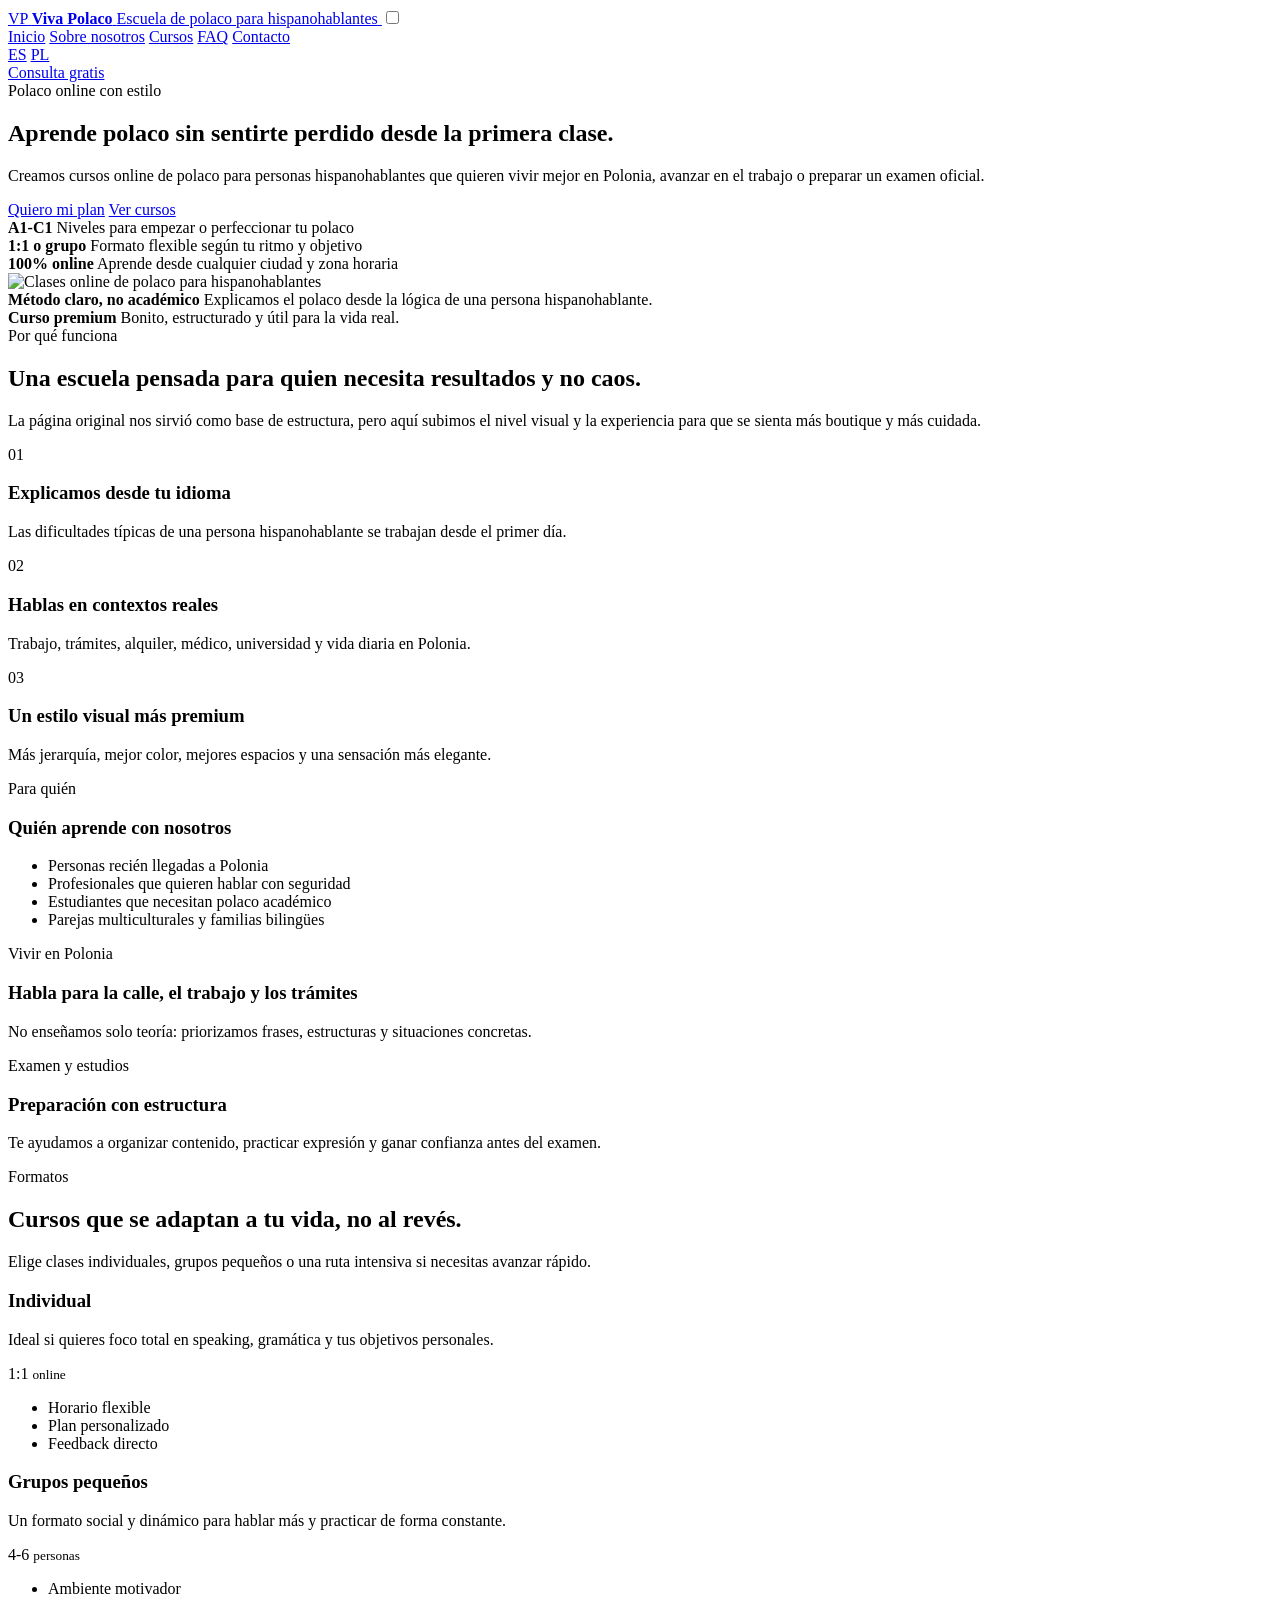
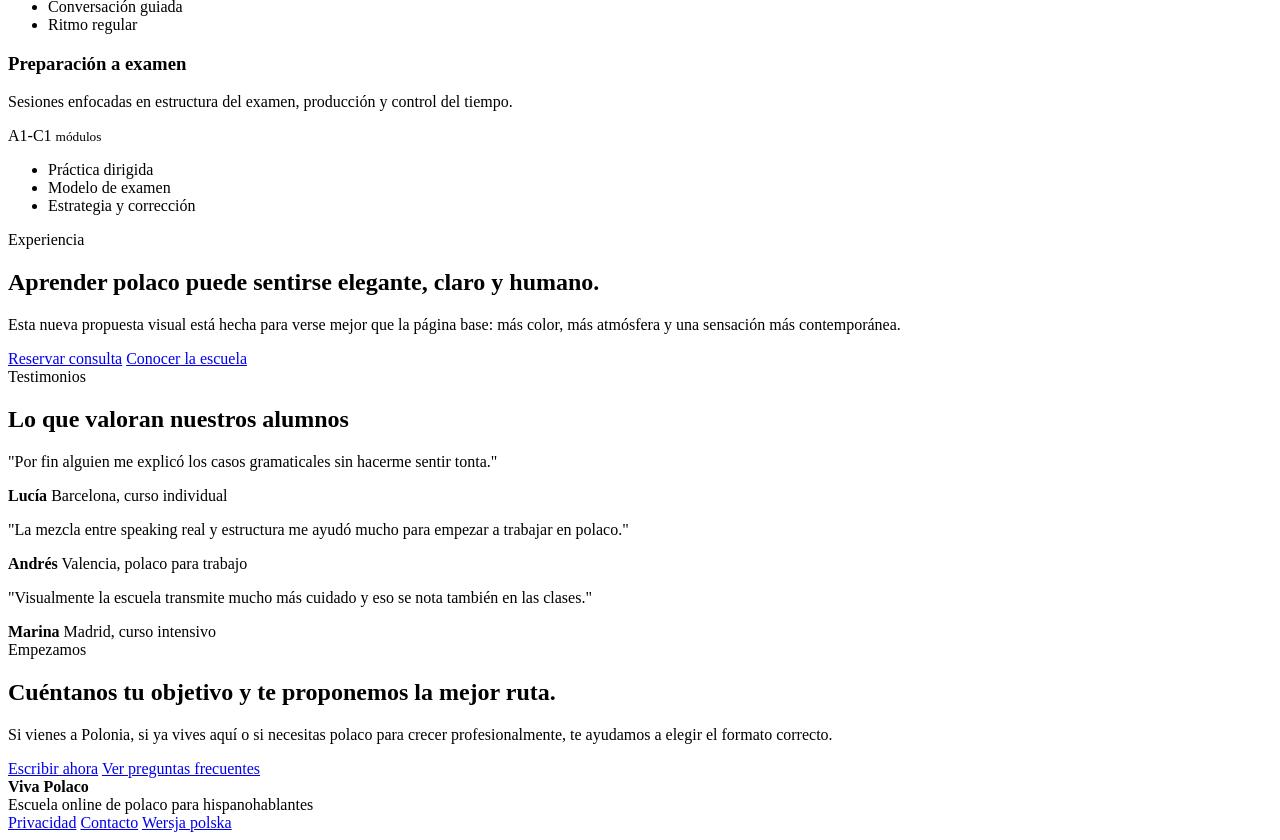
==== es/index.html @ 6df8cafc "first commit" ====
<!DOCTYPE html>
<html lang="es">
  <head>
    <meta charset="UTF-8" />
    <meta name="viewport" content="width=device-width, initial-scale=1.0" />
    <title>Polaco para hispanohablantes online | Viva Polaco</title>
    <meta
      name="description"
      content="Cursos online de polaco para hispanohablantes. Aprende polaco para vivir en Polonia, trabajar, estudiar y aprobar exámenes oficiales con un método claro y cercano."
    />
    <meta name="robots" content="index, follow, max-image-preview:large" />
    <meta name="author" content="Viva Polaco" />
    <link rel="canonical" href="https://teatrodeidiomas.pl/hispano-polaco/es/" />
    <link rel="alternate" hreflang="es" href="https://teatrodeidiomas.pl/hispano-polaco/es/" />
    <link rel="alternate" hreflang="pl" href="https://teatrodeidiomas.pl/hispano-polaco/pl/" />
    <link rel="alternate" hreflang="x-default" href="https://teatrodeidiomas.pl/hispano-polaco/es/" />
    <meta property="og:type" content="website" />
    <meta property="og:locale" content="es_ES" />
    <meta property="og:title" content="Polaco para hispanohablantes online | Viva Polaco" />
    <meta
      property="og:description"
      content="Una escuela de polaco con estilo, claridad y clases pensadas para personas hispanohablantes."
    />
    <meta property="og:url" content="https://teatrodeidiomas.pl/hispano-polaco/es/" />
    <meta property="og:site_name" content="Viva Polaco" />
    <meta
      property="og:image"
      content="https://teatrodeidiomas.pl/hispano-polaco/assets/img/og-viva-polaco.jpg"
    />
    <meta property="og:image:width" content="1200" />
    <meta property="og:image:height" content="630" />
    <meta name="twitter:card" content="summary_large_image" />
    <meta
      name="twitter:title"
      content="Polaco para hispanohablantes online | Viva Polaco"
    />
    <meta
      name="twitter:description"
      content="Cursos de polaco online para trabajo, vida en Polonia, estudios y exámenes oficiales."
    />
    <meta
      name="twitter:image"
      content="https://teatrodeidiomas.pl/hispano-polaco/assets/img/og-viva-polaco.jpg"
    />
    <meta name="theme-color" content="#d85f45" />
    <link
      rel="preload"
      as="image"
      href="/hispano-polaco/assets/img/classroom-hero.jpg"
      fetchpriority="high"
    />
    <link rel="stylesheet" href="/hispano-polaco/assets/css/style.css" />
    <link rel="icon" type="image/svg+xml" href="/hispano-polaco/assets/img/favicon.svg" />
    <script type="application/ld+json">
      {
        "@context": "https://schema.org",
        "@graph": [
          {
            "@type": "LanguageSchool",
            "@id": "https://teatrodeidiomas.pl/hispano-polaco/#school",
            "name": "Viva Polaco",
            "url": "https://teatrodeidiomas.pl/hispano-polaco/es/",
            "description": "Escuela online de polaco para hispanohablantes",
            "areaServed": "Worldwide",
            "inLanguage": ["es", "pl"]
          },
          {
            "@type": "WebSite",
            "@id": "https://teatrodeidiomas.pl/hispano-polaco/#website",
            "url": "https://teatrodeidiomas.pl/hispano-polaco/es/",
            "name": "Viva Polaco",
            "publisher": {
              "@id": "https://teatrodeidiomas.pl/hispano-polaco/#school"
            }
          }
        ]
      }
    </script>
  </head>
  <body>
    <header class="site-header">
      <div class="container header-inner">
        <a class="brand" href="/hispano-polaco/es/">
          <span class="brand-mark">VP</span>
          <span class="brand-copy">
            <strong>Viva Polaco</strong>
            <span>Escuela de polaco para hispanohablantes</span>
          </span>
        </a>
        <input class="nav-toggle" id="nav-toggle" type="checkbox" />
        <label class="nav-toggle-btn" for="nav-toggle" aria-label="Abrir menú"><span></span></label>
        <nav class="nav" aria-label="Navegación principal">
          <a class="active" href="/hispano-polaco/es/">Inicio</a>
          <a href="/hispano-polaco/es/about.html">Sobre nosotros</a>
          <a href="/hispano-polaco/es/offer.html">Cursos</a>
          <a href="/hispano-polaco/es/faq.html">FAQ</a>
          <a href="/hispano-polaco/es/contact.php">Contacto</a>
        </nav>
        <div class="header-actions">
          <div class="lang-switch" aria-label="Selector de idioma">
            <a class="active" href="/hispano-polaco/es/">ES</a>
            <a href="/hispano-polaco/pl/">PL</a>
          </div>
          <a class="btn btn-secondary" href="/hispano-polaco/es/contact.php">Consulta gratis</a>
        </div>
      </div>
    </header>

    <main>
      <section class="hero">
        <div class="container hero-grid">
          <div class="hero-copy">
            <span class="eyebrow">Polaco online con estilo</span>
            <h1>Aprende polaco sin sentirte perdido desde la primera clase.</h1>
            <p>
              Creamos cursos online de polaco para personas hispanohablantes que quieren
              vivir mejor en Polonia, avanzar en el trabajo o preparar un examen oficial.
            </p>
            <div class="hero-actions">
              <a class="btn btn-primary" href="/hispano-polaco/es/contact.php">Quiero mi plan</a>
              <a class="btn btn-secondary" href="/hispano-polaco/es/offer.html">Ver cursos</a>
            </div>
            <div class="hero-stats">
              <div class="hero-stat">
                <strong>A1-C1</strong>
                <span>Niveles para empezar o perfeccionar tu polaco</span>
              </div>
              <div class="hero-stat">
                <strong>1:1 o grupo</strong>
                <span>Formato flexible según tu ritmo y objetivo</span>
              </div>
              <div class="hero-stat">
                <strong>100% online</strong>
                <span>Aprende desde cualquier ciudad y zona horaria</span>
              </div>
            </div>
          </div>
          <div class="hero-card">
            <div class="hero-photo">
              <img
                src="/hispano-polaco/assets/img/classroom-hero.jpg"
                alt="Clases online de polaco para hispanohablantes"
                width="1600"
                height="900"
                fetchpriority="high"
              />
            </div>
            <div class="floating-note">
              <strong>Método claro, no académico</strong>
              <span>Explicamos el polaco desde la lógica de una persona hispanohablante.</span>
            </div>
            <div class="floating-badge">
              <strong>Curso premium</strong>
              <span>Bonito, estructurado y útil para la vida real.</span>
            </div>
          </div>
        </div>
      </section>

      <section class="section">
        <div class="container">
          <div class="section-head">
            <div>
              <span class="eyebrow">Por qué funciona</span>
              <h2>Una escuela pensada para quien necesita resultados y no caos.</h2>
            </div>
            <p>
              La página original nos sirvió como base de estructura, pero aquí subimos
              el nivel visual y la experiencia para que se sienta más boutique y más cuidada.
            </p>
          </div>
          <div class="cards">
            <article class="card">
              <div class="card-icon">01</div>
              <h3>Explicamos desde tu idioma</h3>
              <p>Las dificultades típicas de una persona hispanohablante se trabajan desde el primer día.</p>
            </article>
            <article class="card">
              <div class="card-icon">02</div>
              <h3>Hablas en contextos reales</h3>
              <p>Trabajo, trámites, alquiler, médico, universidad y vida diaria en Polonia.</p>
            </article>
            <article class="card">
              <div class="card-icon">03</div>
              <h3>Un estilo visual más premium</h3>
              <p>Más jerarquía, mejor color, mejores espacios y una sensación más elegante.</p>
            </article>
          </div>
        </div>
      </section>

      <section class="section">
        <div class="container split-grid">
          <article class="story-card">
            <span class="eyebrow">Para quién</span>
            <h3>Quién aprende con nosotros</h3>
            <ul class="story-list">
              <li>Personas recién llegadas a Polonia</li>
              <li>Profesionales que quieren hablar con seguridad</li>
              <li>Estudiantes que necesitan polaco académico</li>
              <li>Parejas multiculturales y familias bilingües</li>
            </ul>
          </article>
          <div class="feature-stack">
            <article class="feature-panel">
              <span class="feature-kicker">Vivir en Polonia</span>
              <h3>Habla para la calle, el trabajo y los trámites</h3>
              <p>No enseñamos solo teoría: priorizamos frases, estructuras y situaciones concretas.</p>
            </article>
            <article class="feature-panel">
              <span class="feature-kicker">Examen y estudios</span>
              <h3>Preparación con estructura</h3>
              <p>Te ayudamos a organizar contenido, practicar expresión y ganar confianza antes del examen.</p>
            </article>
          </div>
        </div>
      </section>

      <section class="section">
        <div class="container">
          <div class="section-head">
            <div>
              <span class="eyebrow">Formatos</span>
              <h2>Cursos que se adaptan a tu vida, no al revés.</h2>
            </div>
            <p>Elige clases individuales, grupos pequeños o una ruta intensiva si necesitas avanzar rápido.</p>
          </div>
          <div class="pricing-grid">
            <article class="pricing-card">
              <h3>Individual</h3>
              <p>Ideal si quieres foco total en speaking, gramática y tus objetivos personales.</p>
              <div class="price">1:1 <small>online</small></div>
              <ul class="check-list">
                <li>Horario flexible</li>
                <li>Plan personalizado</li>
                <li>Feedback directo</li>
              </ul>
            </article>
            <article class="pricing-card featured">
              <h3>Grupos pequeños</h3>
              <p>Un formato social y dinámico para hablar más y practicar de forma constante.</p>
              <div class="price">4-6 <small>personas</small></div>
              <ul class="check-list">
                <li>Ambiente motivador</li>
                <li>Conversación guiada</li>
                <li>Ritmo regular</li>
              </ul>
            </article>
            <article class="pricing-card">
              <h3>Preparación a examen</h3>
              <p>Sesiones enfocadas en estructura del examen, producción y control del tiempo.</p>
              <div class="price">A1-C1 <small>módulos</small></div>
              <ul class="check-list">
                <li>Práctica dirigida</li>
                <li>Modelo de examen</li>
                <li>Estrategia y corrección</li>
              </ul>
            </article>
          </div>
        </div>
      </section>

      <section class="section">
        <div class="container banner">
          <span class="eyebrow">Experiencia</span>
          <h2>Aprender polaco puede sentirse elegante, claro y humano.</h2>
          <p>
            Esta nueva propuesta visual está hecha para verse mejor que la página base:
            más color, más atmósfera y una sensación más contemporánea.
          </p>
          <div class="cta-actions">
            <a class="btn btn-primary" href="/hispano-polaco/es/contact.php">Reservar consulta</a>
            <a class="btn btn-secondary" href="/hispano-polaco/es/about.html">Conocer la escuela</a>
          </div>
        </div>
      </section>

      <section class="section">
        <div class="container">
          <div class="section-head">
            <div>
              <span class="eyebrow">Testimonios</span>
              <h2>Lo que valoran nuestros alumnos</h2>
            </div>
          </div>
          <div class="testimonials">
            <article class="quote">
              <p>"Por fin alguien me explicó los casos gramaticales sin hacerme sentir tonta."</p>
              <strong>Lucía</strong>
              <span>Barcelona, curso individual</span>
            </article>
            <article class="quote">
              <p>"La mezcla entre speaking real y estructura me ayudó mucho para empezar a trabajar en polaco."</p>
              <strong>Andrés</strong>
              <span>Valencia, polaco para trabajo</span>
            </article>
            <article class="quote">
              <p>"Visualmente la escuela transmite mucho más cuidado y eso se nota también en las clases."</p>
              <strong>Marina</strong>
              <span>Madrid, curso intensivo</span>
            </article>
          </div>
        </div>
      </section>

      <section class="section">
        <div class="container cta-panel">
          <span class="eyebrow">Empezamos</span>
          <h2>Cuéntanos tu objetivo y te proponemos la mejor ruta.</h2>
          <p>
            Si vienes a Polonia, si ya vives aquí o si necesitas polaco para crecer profesionalmente,
            te ayudamos a elegir el formato correcto.
          </p>
          <div class="cta-actions">
            <a class="btn btn-primary" href="/hispano-polaco/es/contact.php">Escribir ahora</a>
            <a class="btn btn-secondary" href="/hispano-polaco/es/faq.html">Ver preguntas frecuentes</a>
          </div>
        </div>
      </section>
    </main>

    <footer class="site-footer">
      <div class="container footer-inner">
        <div>
          <strong>Viva Polaco</strong>
          <div>Escuela online de polaco para hispanohablantes</div>
        </div>
        <div class="footer-links">
          <a href="/hispano-polaco/es/privacy-policy.html">Privacidad</a>
          <a href="/hispano-polaco/es/contact.php">Contacto</a>
          <a href="/hispano-polaco/pl/">Wersja polska</a>
        </div>
      </div>
    </footer>

    <script src="/hispano-polaco/assets/js/site.js" defer></script>
  </body>
</html>
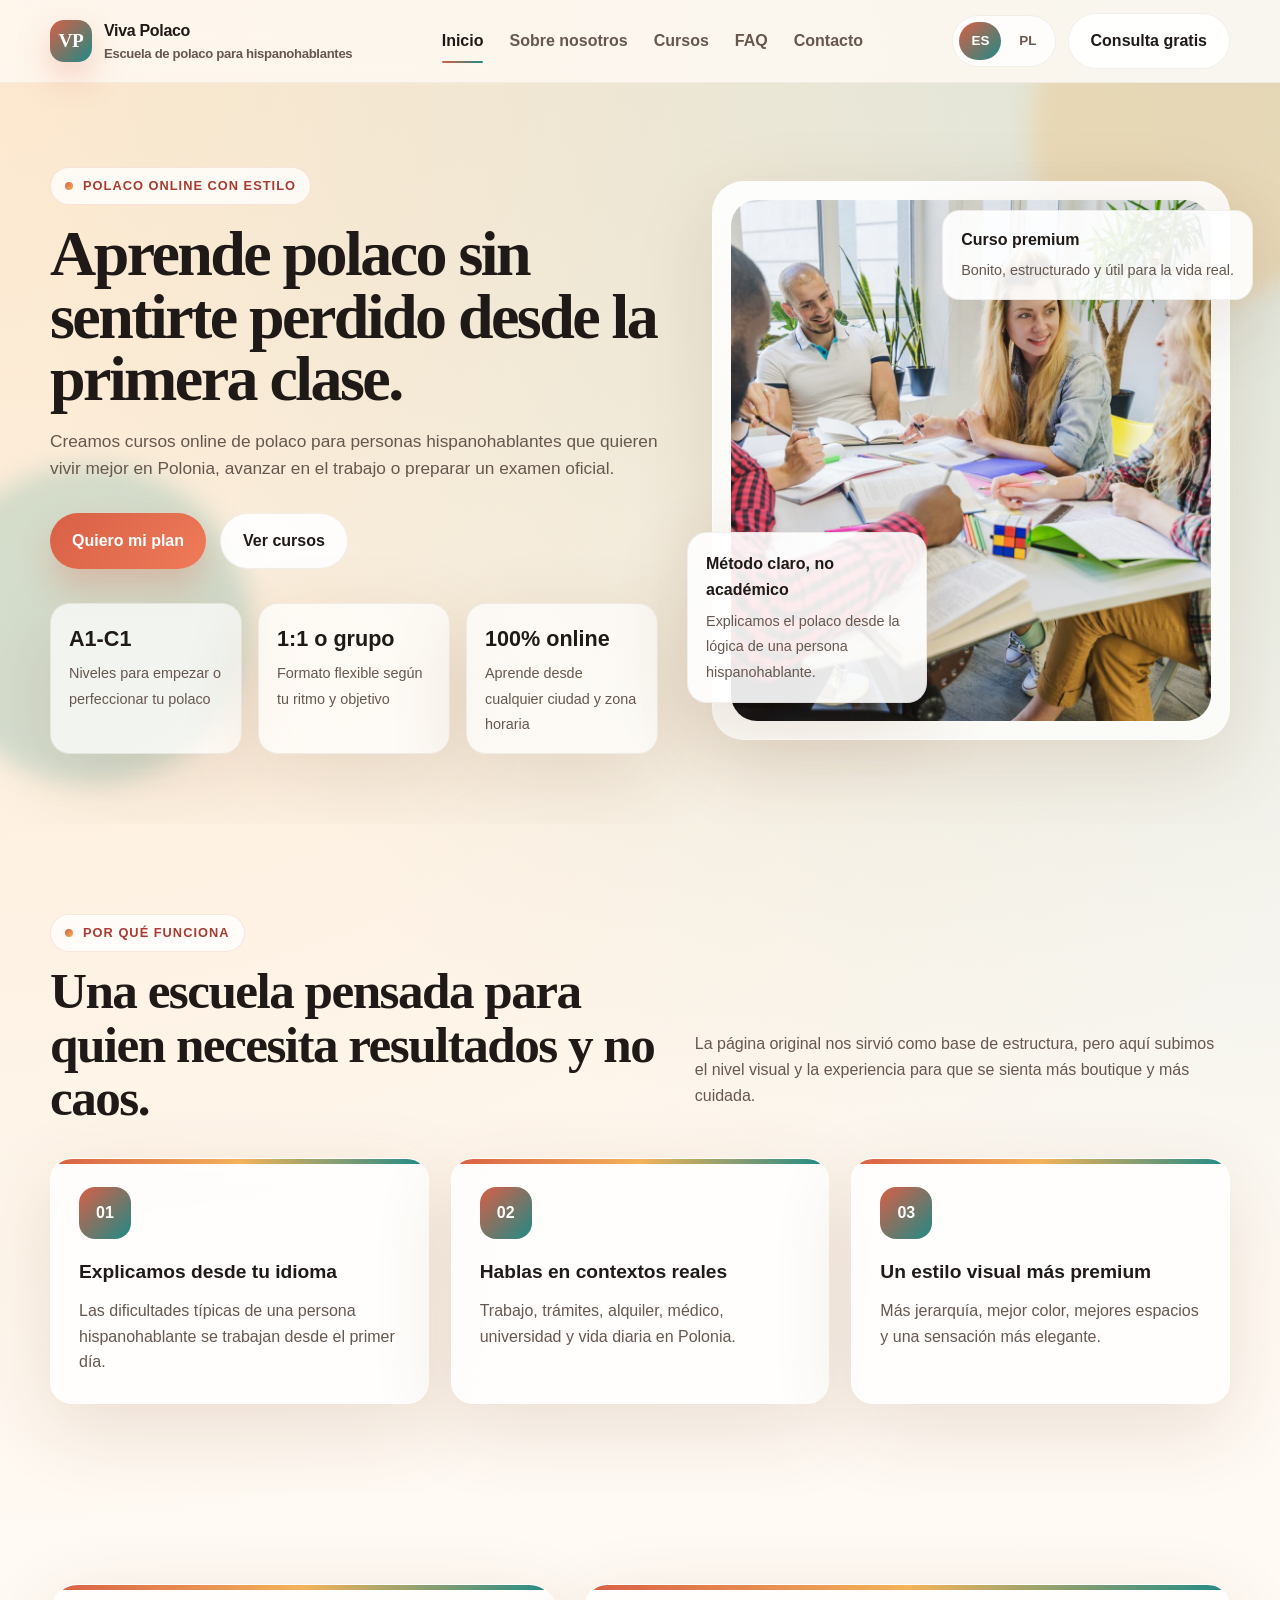
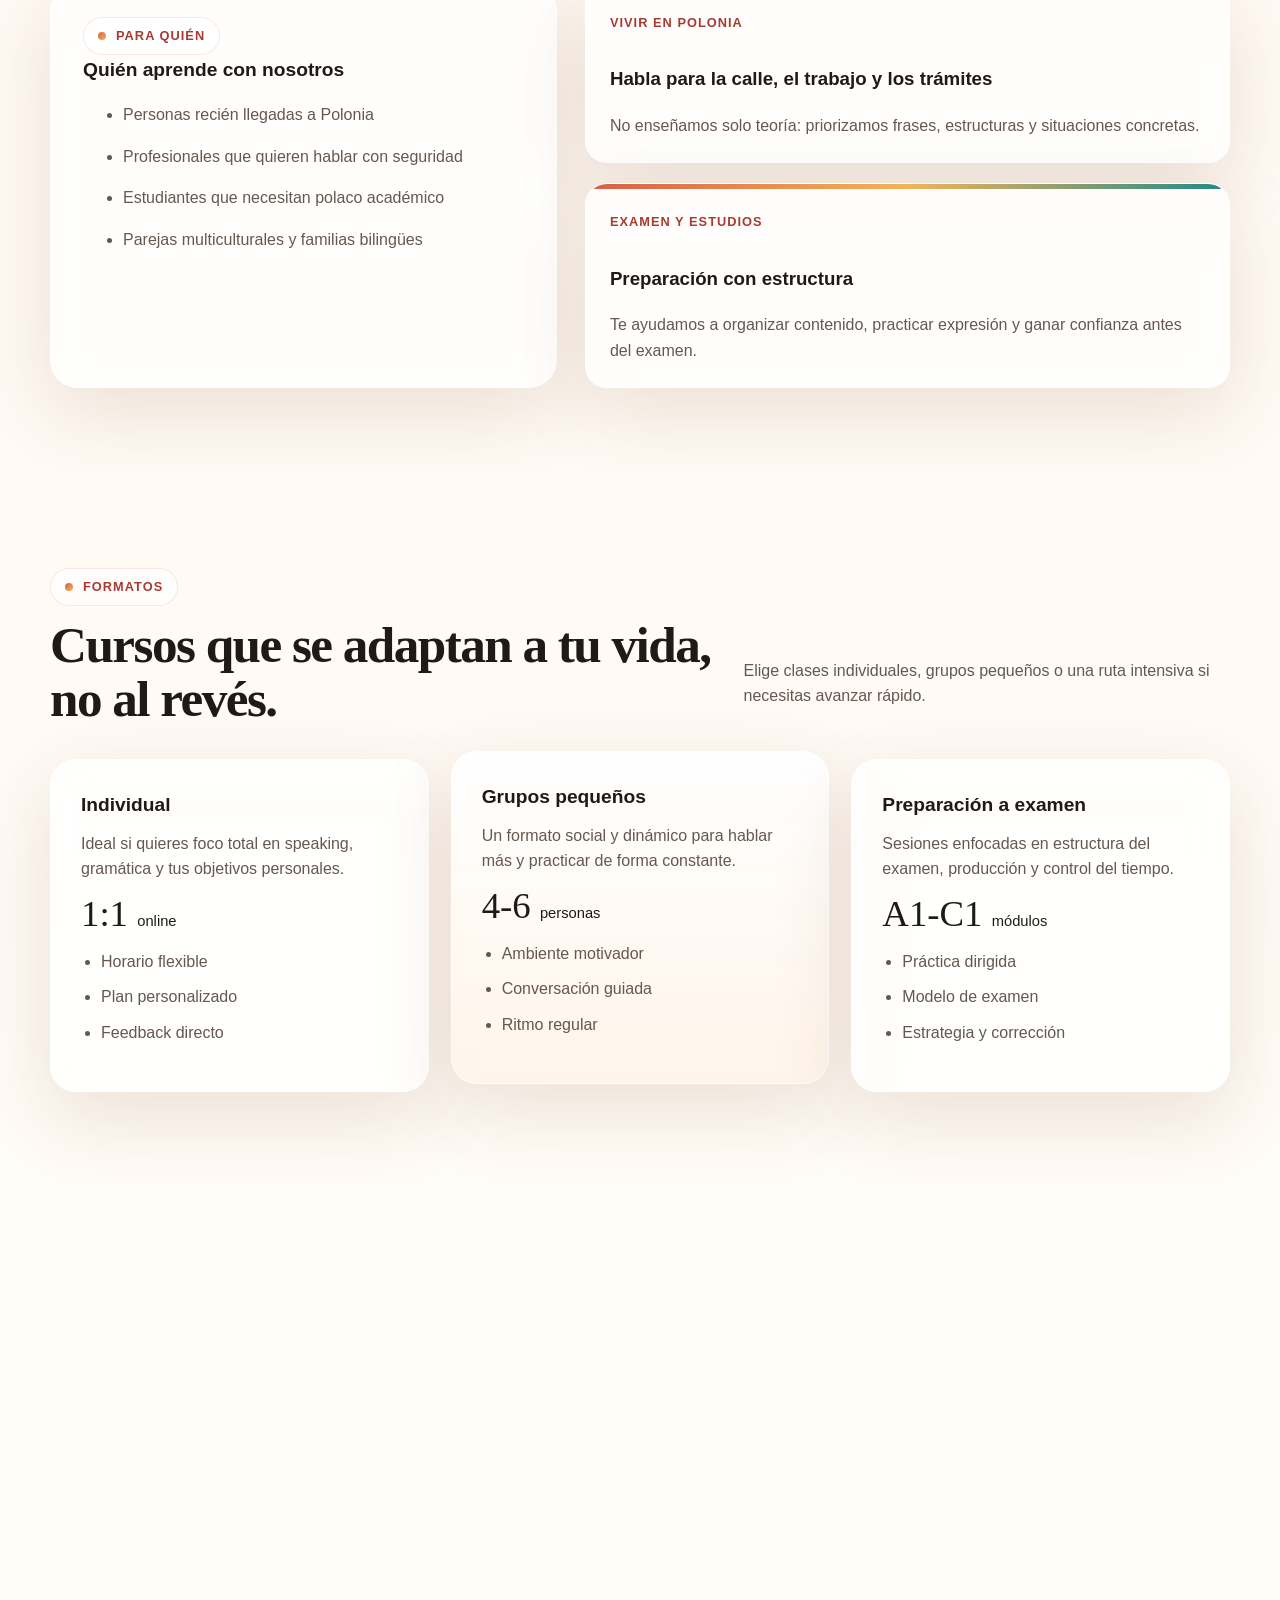
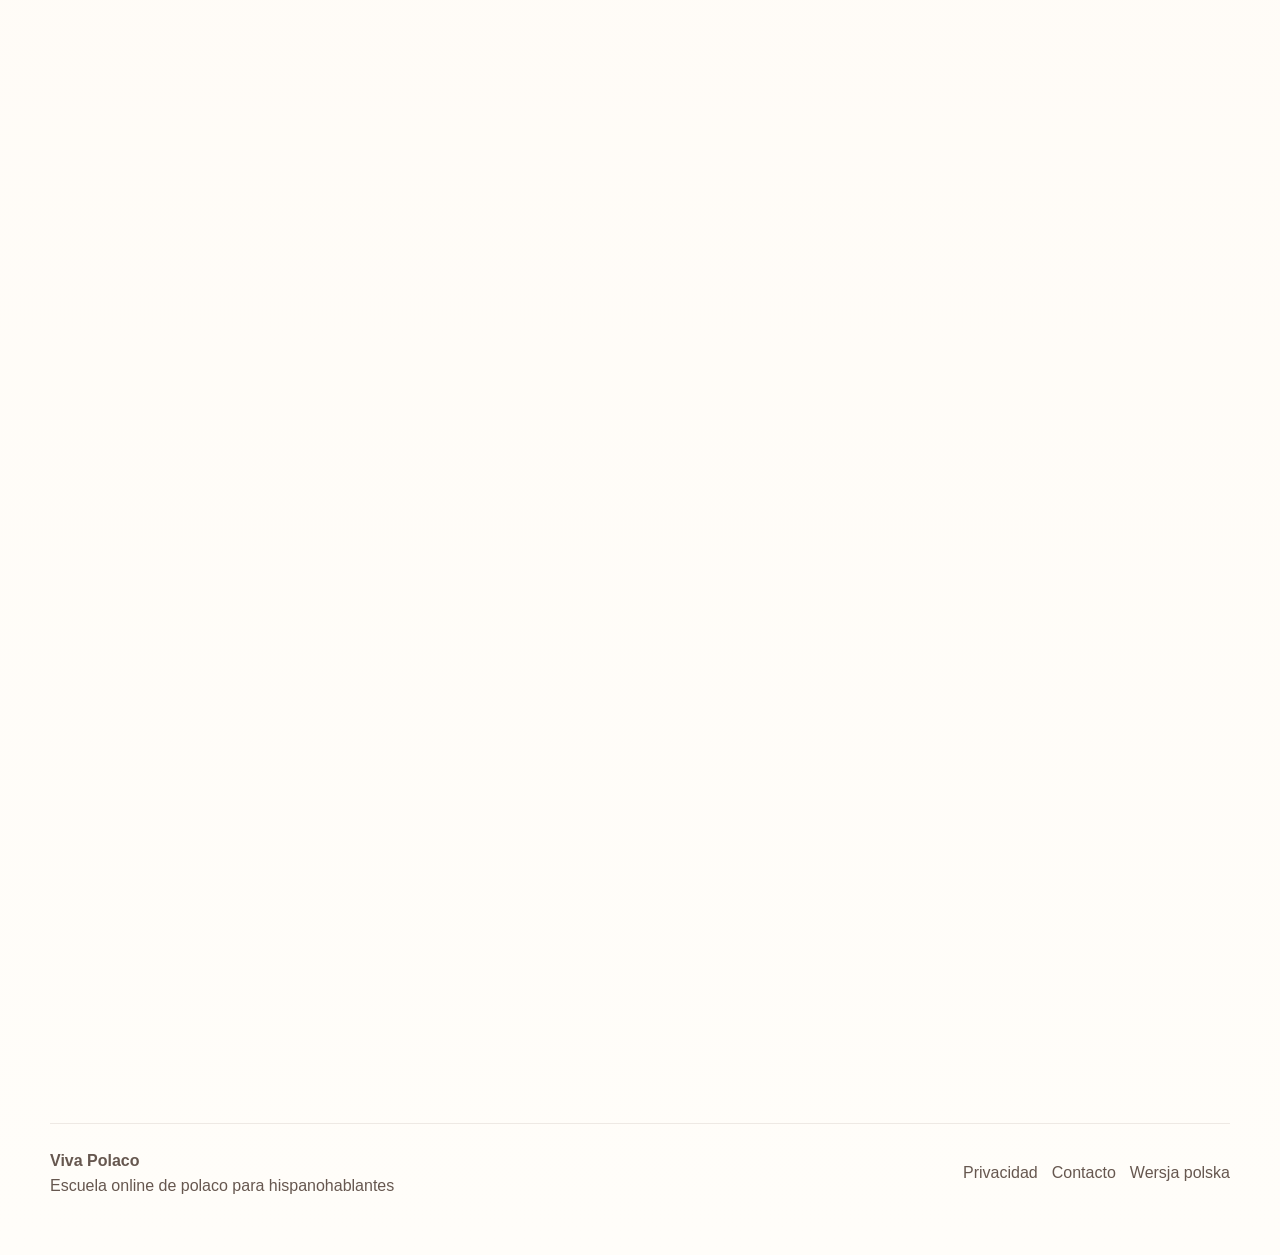
==== commit d5f20de9: "first commit" ====
--- a/es/index.html
+++ b/es/index.html
@@ -46,11 +46,11 @@
     <link
       rel="preload"
       as="image"
-      href="/hispano-polaco/assets/img/classroom-hero.jpg"
+      href="../assets/img/classroom-hero.jpg"
       fetchpriority="high"
     />
-    <link rel="stylesheet" href="/hispano-polaco/assets/css/style.css" />
-    <link rel="icon" type="image/svg+xml" href="/hispano-polaco/assets/img/favicon.svg" />
+    <link rel="stylesheet" href="../assets/css/style.css" />
+    <link rel="icon" type="image/svg+xml" href="../assets/img/favicon.svg" />
     <script type="application/ld+json">
       {
         "@context": "https://schema.org",
@@ -80,7 +80,7 @@
   <body>
     <header class="site-header">
       <div class="container header-inner">
-        <a class="brand" href="/hispano-polaco/es/">
+        <a class="brand" href="./">
           <span class="brand-mark">VP</span>
           <span class="brand-copy">
             <strong>Viva Polaco</strong>
@@ -90,18 +90,18 @@
         <input class="nav-toggle" id="nav-toggle" type="checkbox" />
         <label class="nav-toggle-btn" for="nav-toggle" aria-label="Abrir menú"><span></span></label>
         <nav class="nav" aria-label="Navegación principal">
-          <a class="active" href="/hispano-polaco/es/">Inicio</a>
-          <a href="/hispano-polaco/es/about.html">Sobre nosotros</a>
-          <a href="/hispano-polaco/es/offer.html">Cursos</a>
-          <a href="/hispano-polaco/es/faq.html">FAQ</a>
-          <a href="/hispano-polaco/es/contact.php">Contacto</a>
+          <a class="active" href="./">Inicio</a>
+          <a href="./about.html">Sobre nosotros</a>
+          <a href="./offer.html">Cursos</a>
+          <a href="./faq.html">FAQ</a>
+          <a href="./contact.php">Contacto</a>
         </nav>
         <div class="header-actions">
           <div class="lang-switch" aria-label="Selector de idioma">
-            <a class="active" href="/hispano-polaco/es/">ES</a>
-            <a href="/hispano-polaco/pl/">PL</a>
-          </div>
-          <a class="btn btn-secondary" href="/hispano-polaco/es/contact.php">Consulta gratis</a>
+            <a class="active" href="./">ES</a>
+            <a href="../pl/">PL</a>
+          </div>
+          <a class="btn btn-secondary" href="./contact.php">Consulta gratis</a>
         </div>
       </div>
     </header>
@@ -117,8 +117,8 @@
               vivir mejor en Polonia, avanzar en el trabajo o preparar un examen oficial.
             </p>
             <div class="hero-actions">
-              <a class="btn btn-primary" href="/hispano-polaco/es/contact.php">Quiero mi plan</a>
-              <a class="btn btn-secondary" href="/hispano-polaco/es/offer.html">Ver cursos</a>
+              <a class="btn btn-primary" href="./contact.php">Quiero mi plan</a>
+              <a class="btn btn-secondary" href="./offer.html">Ver cursos</a>
             </div>
             <div class="hero-stats">
               <div class="hero-stat">
@@ -138,7 +138,7 @@
           <div class="hero-card">
             <div class="hero-photo">
               <img
-                src="/hispano-polaco/assets/img/classroom-hero.jpg"
+                src="../assets/img/classroom-hero.jpg"
                 alt="Clases online de polaco para hispanohablantes"
                 width="1600"
                 height="900"
@@ -269,8 +269,8 @@
             más color, más atmósfera y una sensación más contemporánea.
           </p>
           <div class="cta-actions">
-            <a class="btn btn-primary" href="/hispano-polaco/es/contact.php">Reservar consulta</a>
-            <a class="btn btn-secondary" href="/hispano-polaco/es/about.html">Conocer la escuela</a>
+            <a class="btn btn-primary" href="./contact.php">Reservar consulta</a>
+            <a class="btn btn-secondary" href="./about.html">Conocer la escuela</a>
           </div>
         </div>
       </section>
@@ -312,8 +312,8 @@
             te ayudamos a elegir el formato correcto.
           </p>
           <div class="cta-actions">
-            <a class="btn btn-primary" href="/hispano-polaco/es/contact.php">Escribir ahora</a>
-            <a class="btn btn-secondary" href="/hispano-polaco/es/faq.html">Ver preguntas frecuentes</a>
+            <a class="btn btn-primary" href="./contact.php">Escribir ahora</a>
+            <a class="btn btn-secondary" href="./faq.html">Ver preguntas frecuentes</a>
           </div>
         </div>
       </section>
@@ -326,13 +326,13 @@
           <div>Escuela online de polaco para hispanohablantes</div>
         </div>
         <div class="footer-links">
-          <a href="/hispano-polaco/es/privacy-policy.html">Privacidad</a>
-          <a href="/hispano-polaco/es/contact.php">Contacto</a>
-          <a href="/hispano-polaco/pl/">Wersja polska</a>
+          <a href="./privacy-policy.html">Privacidad</a>
+          <a href="./contact.php">Contacto</a>
+          <a href="../pl/">Wersja polska</a>
         </div>
       </div>
     </footer>
 
-    <script src="/hispano-polaco/assets/js/site.js" defer></script>
+    <script src="../assets/js/site.js" defer></script>
   </body>
 </html>
--- a/assets/css/style.css
+++ b/assets/css/style.css
@@ -0,0 +1,971 @@
+:root {
+  --bg: #fffaf4;
+  --bg-soft: #fff2e4;
+  --surface: rgba(255, 255, 255, 0.82);
+  --surface-strong: #ffffff;
+  --ink: #1f1a17;
+  --muted: #66574f;
+  --line: rgba(92, 63, 38, 0.12);
+  --primary: #d85f45;
+  --primary-dark: #a83b31;
+  --secondary: #1f8a86;
+  --accent: #f3b35a;
+  --shadow: 0 24px 80px rgba(110, 61, 28, 0.14);
+  --radius-xl: 32px;
+  --radius-lg: 22px;
+  --radius-md: 16px;
+  --container: 1180px;
+}
+
+*,
+*::before,
+*::after {
+  box-sizing: border-box;
+}
+
+html {
+  scroll-behavior: smooth;
+}
+
+body {
+  margin: 0;
+  background:
+    radial-gradient(circle at top left, rgba(243, 179, 90, 0.24), transparent 34%),
+    radial-gradient(circle at top right, rgba(31, 138, 134, 0.16), transparent 28%),
+    linear-gradient(180deg, #fff8f1 0%, #fffdf9 100%);
+  color: var(--ink);
+  font-family: "Trebuchet MS", "Avenir Next", "Segoe UI", sans-serif;
+  line-height: 1.6;
+}
+
+body.menu-open {
+  overflow: hidden;
+}
+
+img {
+  max-width: 100%;
+  display: block;
+  height: auto;
+}
+
+a {
+  color: inherit;
+  text-decoration: none;
+}
+
+main {
+  display: block;
+}
+
+.container {
+  width: min(calc(100% - 40px), var(--container));
+  margin: 0 auto;
+}
+
+.eyebrow {
+  display: inline-flex;
+  align-items: center;
+  gap: 10px;
+  padding: 8px 14px;
+  border-radius: 999px;
+  background: rgba(255, 255, 255, 0.76);
+  border: 1px solid rgba(216, 95, 69, 0.15);
+  color: var(--primary-dark);
+  font-size: 0.8rem;
+  font-weight: 700;
+  letter-spacing: 0.08em;
+  text-transform: uppercase;
+}
+
+.eyebrow::before {
+  content: "";
+  width: 8px;
+  height: 8px;
+  border-radius: 50%;
+  background: linear-gradient(135deg, var(--primary), var(--accent));
+}
+
+.site-header {
+  position: sticky;
+  top: 0;
+  z-index: 40;
+  backdrop-filter: blur(18px);
+  background: rgba(255, 250, 244, 0.8);
+  border-bottom: 1px solid rgba(92, 63, 38, 0.06);
+}
+
+.header-inner {
+  display: flex;
+  align-items: center;
+  justify-content: space-between;
+  gap: 18px;
+  min-height: 82px;
+}
+
+.brand {
+  display: flex;
+  align-items: center;
+  gap: 12px;
+  font-weight: 700;
+  letter-spacing: -0.02em;
+}
+
+.brand-mark {
+  width: 42px;
+  height: 42px;
+  border-radius: 14px;
+  display: grid;
+  place-items: center;
+  color: #fff;
+  background: linear-gradient(135deg, var(--primary), var(--secondary));
+  box-shadow: 0 14px 34px rgba(216, 95, 69, 0.28);
+  font-family: Georgia, serif;
+  font-size: 1.2rem;
+}
+
+.brand-copy strong {
+  display: block;
+  font-size: 1rem;
+}
+
+.brand-copy span {
+  display: block;
+  color: var(--muted);
+  font-size: 0.82rem;
+}
+
+.nav-toggle {
+  display: none;
+}
+
+.nav-toggle-btn {
+  display: none;
+  width: 48px;
+  height: 48px;
+  border-radius: 14px;
+  border: 1px solid rgba(92, 63, 38, 0.12);
+  background: rgba(255, 255, 255, 0.72);
+  cursor: pointer;
+}
+
+.nav-toggle-btn span,
+.nav-toggle-btn::before,
+.nav-toggle-btn::after {
+  content: "";
+  display: block;
+  width: 22px;
+  height: 2px;
+  margin: 0 auto;
+  background: var(--ink);
+  transition: 0.25s ease;
+}
+
+.nav-toggle-btn span {
+  margin-top: 6px;
+  margin-bottom: 6px;
+}
+
+.nav {
+  display: flex;
+  align-items: center;
+  gap: 26px;
+}
+
+.nav a {
+  position: relative;
+  color: var(--muted);
+  font-weight: 600;
+}
+
+.nav a::after {
+  content: "";
+  position: absolute;
+  left: 0;
+  bottom: -9px;
+  width: 100%;
+  height: 2px;
+  border-radius: 999px;
+  background: linear-gradient(90deg, var(--primary), var(--secondary));
+  transform: scaleX(0);
+  transform-origin: left;
+  transition: transform 0.25s ease;
+}
+
+.nav a:hover,
+.nav a.active {
+  color: var(--ink);
+}
+
+.nav a:hover::after,
+.nav a.active::after {
+  transform: scaleX(1);
+}
+
+.header-actions {
+  display: flex;
+  align-items: center;
+  gap: 12px;
+}
+
+.lang-switch {
+  display: inline-flex;
+  align-items: center;
+  gap: 6px;
+  padding: 6px;
+  border-radius: 999px;
+  background: rgba(255, 255, 255, 0.82);
+  border: 1px solid rgba(92, 63, 38, 0.08);
+}
+
+.lang-switch a {
+  padding: 8px 12px;
+  border-radius: 999px;
+  color: var(--muted);
+  font-size: 0.84rem;
+  font-weight: 700;
+}
+
+.lang-switch a.active {
+  background: linear-gradient(135deg, var(--primary), var(--secondary));
+  color: #fff;
+}
+
+.btn {
+  display: inline-flex;
+  align-items: center;
+  justify-content: center;
+  gap: 10px;
+  padding: 14px 22px;
+  border-radius: 999px;
+  border: 0;
+  cursor: pointer;
+  font-weight: 700;
+  transition: transform 0.25s ease, box-shadow 0.25s ease, background 0.25s ease;
+}
+
+.btn:hover {
+  transform: translateY(-2px);
+}
+
+.btn-primary {
+  color: #fff;
+  background: linear-gradient(135deg, var(--primary), #ef7c5a);
+  box-shadow: 0 18px 32px rgba(216, 95, 69, 0.26);
+}
+
+.btn-secondary {
+  color: var(--ink);
+  background: rgba(255, 255, 255, 0.9);
+  border: 1px solid rgba(92, 63, 38, 0.08);
+}
+
+.hero {
+  position: relative;
+  overflow: hidden;
+  padding: 84px 0 70px;
+}
+
+.hero::before,
+.hero::after {
+  content: "";
+  position: absolute;
+  border-radius: 999px;
+  filter: blur(12px);
+  z-index: -1;
+}
+
+.hero::before {
+  width: 340px;
+  height: 340px;
+  top: -120px;
+  right: -90px;
+  background: rgba(243, 179, 90, 0.28);
+}
+
+.hero::after {
+  width: 320px;
+  height: 320px;
+  left: -70px;
+  bottom: 40px;
+  background: rgba(31, 138, 134, 0.18);
+}
+
+.hero-grid {
+  display: grid;
+  grid-template-columns: 1.08fr 0.92fr;
+  gap: 54px;
+  align-items: center;
+}
+
+.hero-copy h1 {
+  margin: 18px 0 18px;
+  font-family: Georgia, "Times New Roman", serif;
+  font-size: clamp(2.9rem, 5vw, 5rem);
+  line-height: 0.97;
+  letter-spacing: -0.04em;
+}
+
+.hero-copy p {
+  max-width: 620px;
+  margin: 0 0 30px;
+  color: var(--muted);
+  font-size: 1.08rem;
+}
+
+.hero-actions,
+.cta-actions {
+  display: flex;
+  flex-wrap: wrap;
+  gap: 14px;
+}
+
+.hero-stats {
+  display: grid;
+  grid-template-columns: repeat(3, minmax(0, 1fr));
+  gap: 16px;
+  margin-top: 34px;
+}
+
+.hero-stat {
+  padding: 18px 18px 16px;
+  border-radius: 20px;
+  background: rgba(255, 255, 255, 0.68);
+  border: 1px solid rgba(92, 63, 38, 0.08);
+  box-shadow: var(--shadow);
+}
+
+.hero-stat strong {
+  display: block;
+  margin-bottom: 4px;
+  font-size: 1.35rem;
+}
+
+.hero-stat span {
+  color: var(--muted);
+  font-size: 0.9rem;
+}
+
+.hero-card {
+  position: relative;
+  padding: 18px;
+  border-radius: var(--radius-xl);
+  background: linear-gradient(180deg, rgba(255,255,255,0.9), rgba(255,255,255,0.72));
+  border: 1px solid rgba(255,255,255,0.7);
+  box-shadow: var(--shadow);
+}
+
+.hero-photo {
+  border-radius: 26px;
+  overflow: hidden;
+  aspect-ratio: 0.92;
+}
+
+.hero-photo img {
+  width: 100%;
+  height: 100%;
+  object-fit: cover;
+}
+
+.floating-note,
+.floating-badge {
+  position: absolute;
+  background: rgba(255, 255, 255, 0.9);
+  border: 1px solid rgba(92, 63, 38, 0.08);
+  box-shadow: var(--shadow);
+}
+
+.floating-note {
+  left: -26px;
+  bottom: 36px;
+  width: min(240px, 72%);
+  padding: 18px;
+  border-radius: 20px;
+}
+
+.floating-note strong,
+.floating-badge strong {
+  display: block;
+  margin-bottom: 5px;
+}
+
+.floating-note span,
+.floating-badge span {
+  color: var(--muted);
+  font-size: 0.9rem;
+}
+
+.floating-badge {
+  top: 28px;
+  right: -24px;
+  padding: 16px 18px;
+  border-radius: 18px;
+}
+
+.section {
+  padding: 90px 0;
+}
+
+.section-head {
+  display: flex;
+  align-items: end;
+  justify-content: space-between;
+  gap: 24px;
+  margin-bottom: 34px;
+}
+
+.section-head h2,
+.cta-panel h2 {
+  margin: 12px 0 0;
+  font-family: Georgia, "Times New Roman", serif;
+  font-size: clamp(2rem, 4vw, 3.25rem);
+  line-height: 1.04;
+  letter-spacing: -0.03em;
+}
+
+.section-head p,
+.cta-panel p,
+.content-lead,
+.faq-intro {
+  max-width: 620px;
+  color: var(--muted);
+  font-size: 1rem;
+}
+
+.cards {
+  display: grid;
+  grid-template-columns: repeat(3, minmax(0, 1fr));
+  gap: 22px;
+}
+
+.card,
+.pricing-card,
+.faq-item,
+.contact-card,
+.story-card,
+.feature-panel {
+  background: var(--surface);
+  border: 1px solid rgba(255, 255, 255, 0.8);
+  backdrop-filter: blur(16px);
+  box-shadow: var(--shadow);
+}
+
+.card,
+.feature-panel {
+  position: relative;
+  overflow: hidden;
+  padding: 28px;
+  border-radius: var(--radius-lg);
+}
+
+.card::before,
+.feature-panel::before,
+.story-card::before {
+  content: "";
+  position: absolute;
+  inset: 0 0 auto 0;
+  height: 5px;
+  background: linear-gradient(90deg, var(--primary), var(--accent), var(--secondary));
+}
+
+.card-icon {
+  width: 52px;
+  height: 52px;
+  margin-bottom: 18px;
+  border-radius: 16px;
+  display: grid;
+  place-items: center;
+  font-weight: 800;
+  color: #fff;
+  background: linear-gradient(135deg, var(--primary), var(--secondary));
+}
+
+.card h3,
+.pricing-card h3,
+.story-card h3,
+.contact-card h3 {
+  margin: 0 0 10px;
+  font-size: 1.2rem;
+}
+
+.card p,
+.story-card p,
+.contact-card p,
+.pricing-card p,
+.feature-panel p {
+  margin: 0;
+  color: var(--muted);
+}
+
+.split-grid {
+  display: grid;
+  grid-template-columns: 0.88fr 1.12fr;
+  gap: 28px;
+}
+
+.story-card {
+  position: relative;
+  padding: 32px;
+  border-radius: 28px;
+  overflow: hidden;
+}
+
+.story-list {
+  display: grid;
+  gap: 16px;
+}
+
+.story-list li,
+.check-list li,
+.policy-list li {
+  color: var(--muted);
+}
+
+.feature-stack {
+  display: grid;
+  gap: 20px;
+}
+
+.feature-panel {
+  padding: 24px;
+}
+
+.feature-kicker {
+  display: inline-block;
+  margin-bottom: 12px;
+  color: var(--primary-dark);
+  font-size: 0.8rem;
+  font-weight: 700;
+  letter-spacing: 0.08em;
+  text-transform: uppercase;
+}
+
+.pricing-grid {
+  display: grid;
+  grid-template-columns: repeat(3, minmax(0, 1fr));
+  gap: 22px;
+}
+
+.pricing-card {
+  padding: 30px;
+  border-radius: 26px;
+}
+
+.pricing-card.featured {
+  transform: translateY(-8px);
+  background: linear-gradient(180deg, rgba(255,255,255,0.95), rgba(255,244,233,0.92));
+}
+
+.price {
+  margin: 14px 0 10px;
+  font-family: Georgia, serif;
+  font-size: 2.3rem;
+  line-height: 1;
+}
+
+.price small {
+  font-family: "Trebuchet MS", sans-serif;
+  font-size: 0.92rem;
+}
+
+.check-list {
+  padding-left: 20px;
+}
+
+.check-list li + li,
+.policy-list li + li {
+  margin-top: 10px;
+}
+
+.banner {
+  padding: 34px;
+  border-radius: var(--radius-xl);
+  background:
+    linear-gradient(135deg, rgba(31,138,134,0.94), rgba(216,95,69,0.94)),
+    #123;
+  color: #fff;
+  box-shadow: 0 28px 80px rgba(35, 77, 83, 0.28);
+}
+
+.banner p {
+  color: rgba(255,255,255,0.86);
+}
+
+.testimonials {
+  display: grid;
+  grid-template-columns: repeat(3, minmax(0, 1fr));
+  gap: 22px;
+}
+
+.quote {
+  padding: 28px;
+  border-radius: 24px;
+  background: rgba(255,255,255,0.78);
+  border: 1px solid rgba(255,255,255,0.8);
+  box-shadow: var(--shadow);
+}
+
+.quote strong {
+  display: block;
+  margin-top: 18px;
+}
+
+.quote span {
+  color: var(--muted);
+  font-size: 0.9rem;
+}
+
+.faq-shell {
+  display: grid;
+  gap: 16px;
+}
+
+.faq-item {
+  border-radius: 22px;
+  overflow: hidden;
+}
+
+.faq-question {
+  width: 100%;
+  padding: 22px 24px;
+  border: 0;
+  background: transparent;
+  color: var(--ink);
+  display: flex;
+  align-items: center;
+  justify-content: space-between;
+  gap: 20px;
+  text-align: left;
+  font: inherit;
+  font-weight: 700;
+  cursor: pointer;
+}
+
+.faq-icon {
+  width: 34px;
+  height: 34px;
+  border-radius: 50%;
+  display: grid;
+  place-items: center;
+  background: rgba(216, 95, 69, 0.1);
+  color: var(--primary-dark);
+  flex-shrink: 0;
+}
+
+.faq-answer {
+  padding: 0 24px 24px;
+  color: var(--muted);
+}
+
+.faq-answer[hidden] {
+  display: none;
+}
+
+.contact-grid {
+  display: grid;
+  grid-template-columns: 0.92fr 1.08fr;
+  gap: 24px;
+}
+
+.contact-card,
+.contact-form {
+  padding: 30px;
+  border-radius: 26px;
+}
+
+.contact-links {
+  display: grid;
+  gap: 12px;
+  margin: 26px 0;
+}
+
+.contact-link {
+  display: flex;
+  align-items: center;
+  gap: 12px;
+  padding: 16px 18px;
+  border-radius: 18px;
+  background: rgba(255,255,255,0.62);
+  border: 1px solid rgba(92, 63, 38, 0.08);
+}
+
+.social-row {
+  display: flex;
+  flex-wrap: wrap;
+  gap: 12px;
+}
+
+.social-pill {
+  display: inline-flex;
+  align-items: center;
+  justify-content: center;
+  min-width: 48px;
+  min-height: 48px;
+  padding: 0 14px;
+  border-radius: 999px;
+  background: rgba(255,255,255,0.74);
+  border: 1px solid rgba(92, 63, 38, 0.08);
+  font-weight: 800;
+  color: var(--primary-dark);
+}
+
+.form-row {
+  display: grid;
+  grid-template-columns: 1fr 1fr;
+  gap: 16px;
+}
+
+.form-group {
+  margin-bottom: 16px;
+}
+
+.form-group label {
+  display: block;
+  margin-bottom: 8px;
+  font-weight: 700;
+}
+
+.form-group input,
+.form-group select,
+.form-group textarea {
+  width: 100%;
+  padding: 14px 16px;
+  border-radius: 16px;
+  border: 1px solid rgba(92, 63, 38, 0.12);
+  background: rgba(255,255,255,0.9);
+  color: var(--ink);
+  font: inherit;
+}
+
+.form-group textarea {
+  min-height: 140px;
+  resize: vertical;
+}
+
+.error {
+  display: block;
+  min-height: 20px;
+  margin-top: 7px;
+  color: #b83228;
+  font-size: 0.84rem;
+}
+
+.error-input {
+  border-color: #b83228;
+  background: rgba(255, 241, 240, 0.96);
+}
+
+.form-success {
+  padding: 18px 20px;
+  border-radius: 18px;
+  background: rgba(230, 255, 247, 0.98);
+  color: #1f6a5b;
+  border: 1px solid rgba(31, 138, 134, 0.16);
+  font-weight: 700;
+}
+
+.cta-panel {
+  padding: 40px;
+  border-radius: 30px;
+  background:
+    radial-gradient(circle at top left, rgba(243,179,90,0.22), transparent 28%),
+    linear-gradient(135deg, rgba(255,255,255,0.9), rgba(255,246,237,0.95));
+  border: 1px solid rgba(255,255,255,0.78);
+  box-shadow: var(--shadow);
+}
+
+.site-footer {
+  padding: 36px 0 56px;
+  color: var(--muted);
+}
+
+.footer-inner {
+  display: flex;
+  align-items: center;
+  justify-content: space-between;
+  gap: 16px;
+  padding-top: 24px;
+  border-top: 1px solid rgba(92, 63, 38, 0.1);
+}
+
+.footer-links {
+  display: flex;
+  flex-wrap: wrap;
+  gap: 14px;
+}
+
+.language-hub {
+  min-height: 100vh;
+  display: grid;
+  place-items: center;
+  padding: 36px 0;
+}
+
+.hub-card {
+  width: min(calc(100% - 40px), 960px);
+  padding: 38px;
+  border-radius: 34px;
+  background:
+    radial-gradient(circle at top right, rgba(243,179,90,0.22), transparent 32%),
+    linear-gradient(180deg, rgba(255,255,255,0.92), rgba(255,247,239,0.96));
+  border: 1px solid rgba(255,255,255,0.84);
+  box-shadow: var(--shadow);
+}
+
+.hub-grid {
+  display: grid;
+  grid-template-columns: 1fr 1fr;
+  gap: 22px;
+  margin-top: 30px;
+}
+
+.hub-link {
+  padding: 28px;
+  border-radius: 28px;
+  background: rgba(255,255,255,0.84);
+  border: 1px solid rgba(92, 63, 38, 0.08);
+  transition: transform 0.25s ease, box-shadow 0.25s ease;
+}
+
+.hub-link:hover {
+  transform: translateY(-4px);
+  box-shadow: var(--shadow);
+}
+
+.policy-shell {
+  max-width: 860px;
+}
+
+.policy-list {
+  padding-left: 20px;
+}
+
+@supports (content-visibility: auto) {
+  .section,
+  .cta-panel,
+  .faq-item,
+  .contact-card,
+  .contact-form {
+    content-visibility: auto;
+    contain-intrinsic-size: 1px 700px;
+  }
+}
+
+@media (max-width: 980px) {
+  .hero-grid,
+  .split-grid,
+  .contact-grid,
+  .hub-grid,
+  .pricing-grid,
+  .testimonials {
+    grid-template-columns: 1fr;
+  }
+
+  .cards {
+    grid-template-columns: repeat(2, minmax(0, 1fr));
+  }
+
+  .hero-photo {
+    aspect-ratio: 1.1;
+  }
+
+  .floating-note,
+  .floating-badge {
+    position: static;
+    width: auto;
+    margin-top: 14px;
+  }
+}
+
+@media (max-width: 780px) {
+  .nav-toggle-btn {
+    display: inline-grid;
+    place-items: center;
+  }
+
+  .nav {
+    position: fixed;
+    inset: 82px 16px auto 16px;
+    flex-direction: column;
+    align-items: stretch;
+    gap: 0;
+    padding: 16px;
+    border-radius: 24px;
+    background: rgba(255, 252, 247, 0.96);
+    border: 1px solid rgba(255,255,255,0.9);
+    box-shadow: var(--shadow);
+    opacity: 0;
+    pointer-events: none;
+    transform: translateY(-12px);
+    transition: opacity 0.25s ease, transform 0.25s ease;
+  }
+
+  .nav a {
+    padding: 14px 10px;
+  }
+
+  .nav a::after {
+    display: none;
+  }
+
+  .nav-toggle:checked ~ .nav {
+    opacity: 1;
+    pointer-events: auto;
+    transform: translateY(0);
+  }
+
+  .nav-toggle:checked + .nav-toggle-btn::before {
+    transform: translateY(8px) rotate(45deg);
+  }
+
+  .nav-toggle:checked + .nav-toggle-btn span {
+    opacity: 0;
+  }
+
+  .nav-toggle:checked + .nav-toggle-btn::after {
+    transform: translateY(-8px) rotate(-45deg);
+  }
+
+  .header-actions .btn-secondary {
+    display: none;
+  }
+
+  .hero {
+    padding-top: 48px;
+  }
+
+  .hero-stats,
+  .form-row,
+  .cards {
+    grid-template-columns: 1fr;
+  }
+
+  .section-head,
+  .footer-inner {
+    flex-direction: column;
+    align-items: flex-start;
+  }
+}
+
+@media (max-width: 560px) {
+  .container {
+    width: min(calc(100% - 28px), var(--container));
+  }
+
+  .hub-card,
+  .cta-panel,
+  .contact-card,
+  .contact-form,
+  .story-card,
+  .card,
+  .pricing-card {
+    padding: 24px;
+  }
+
+  .brand-copy span {
+    display: none;
+  }
+
+  .lang-switch {
+    display: none;
+  }
+}
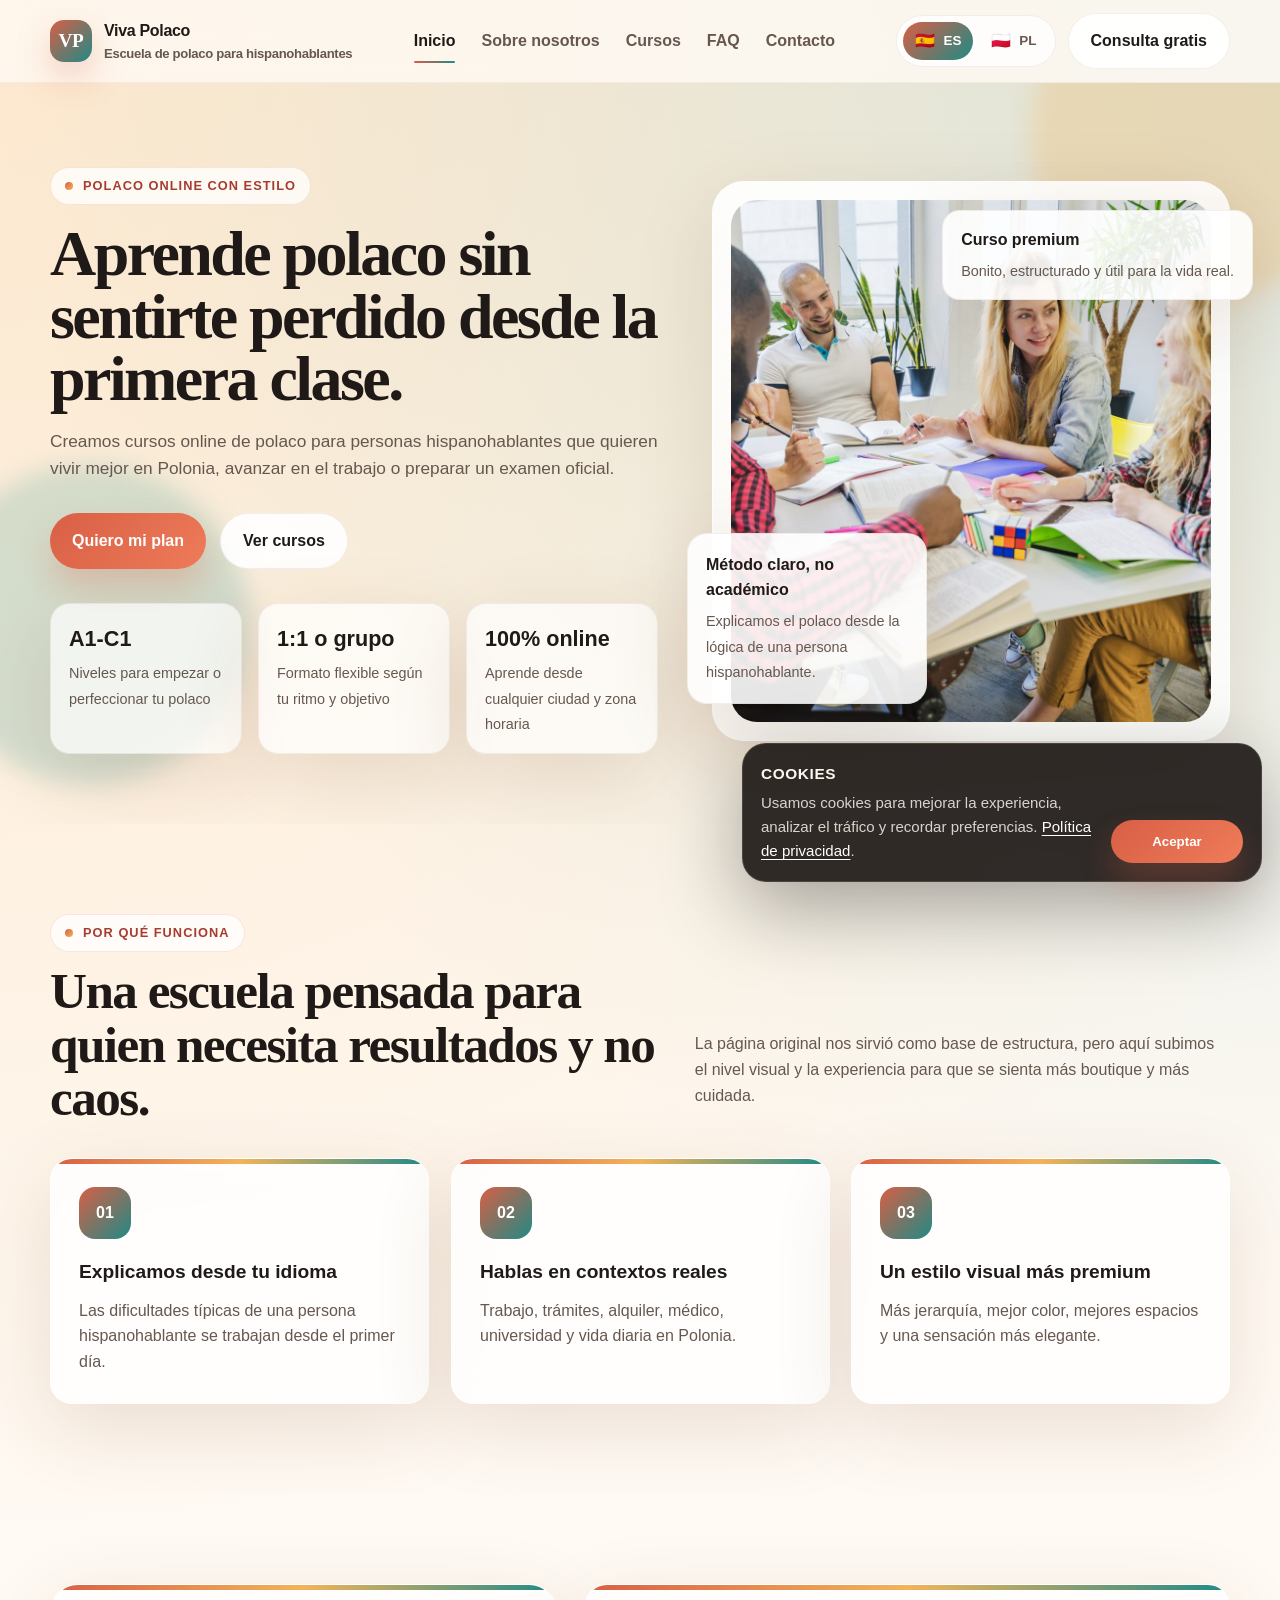
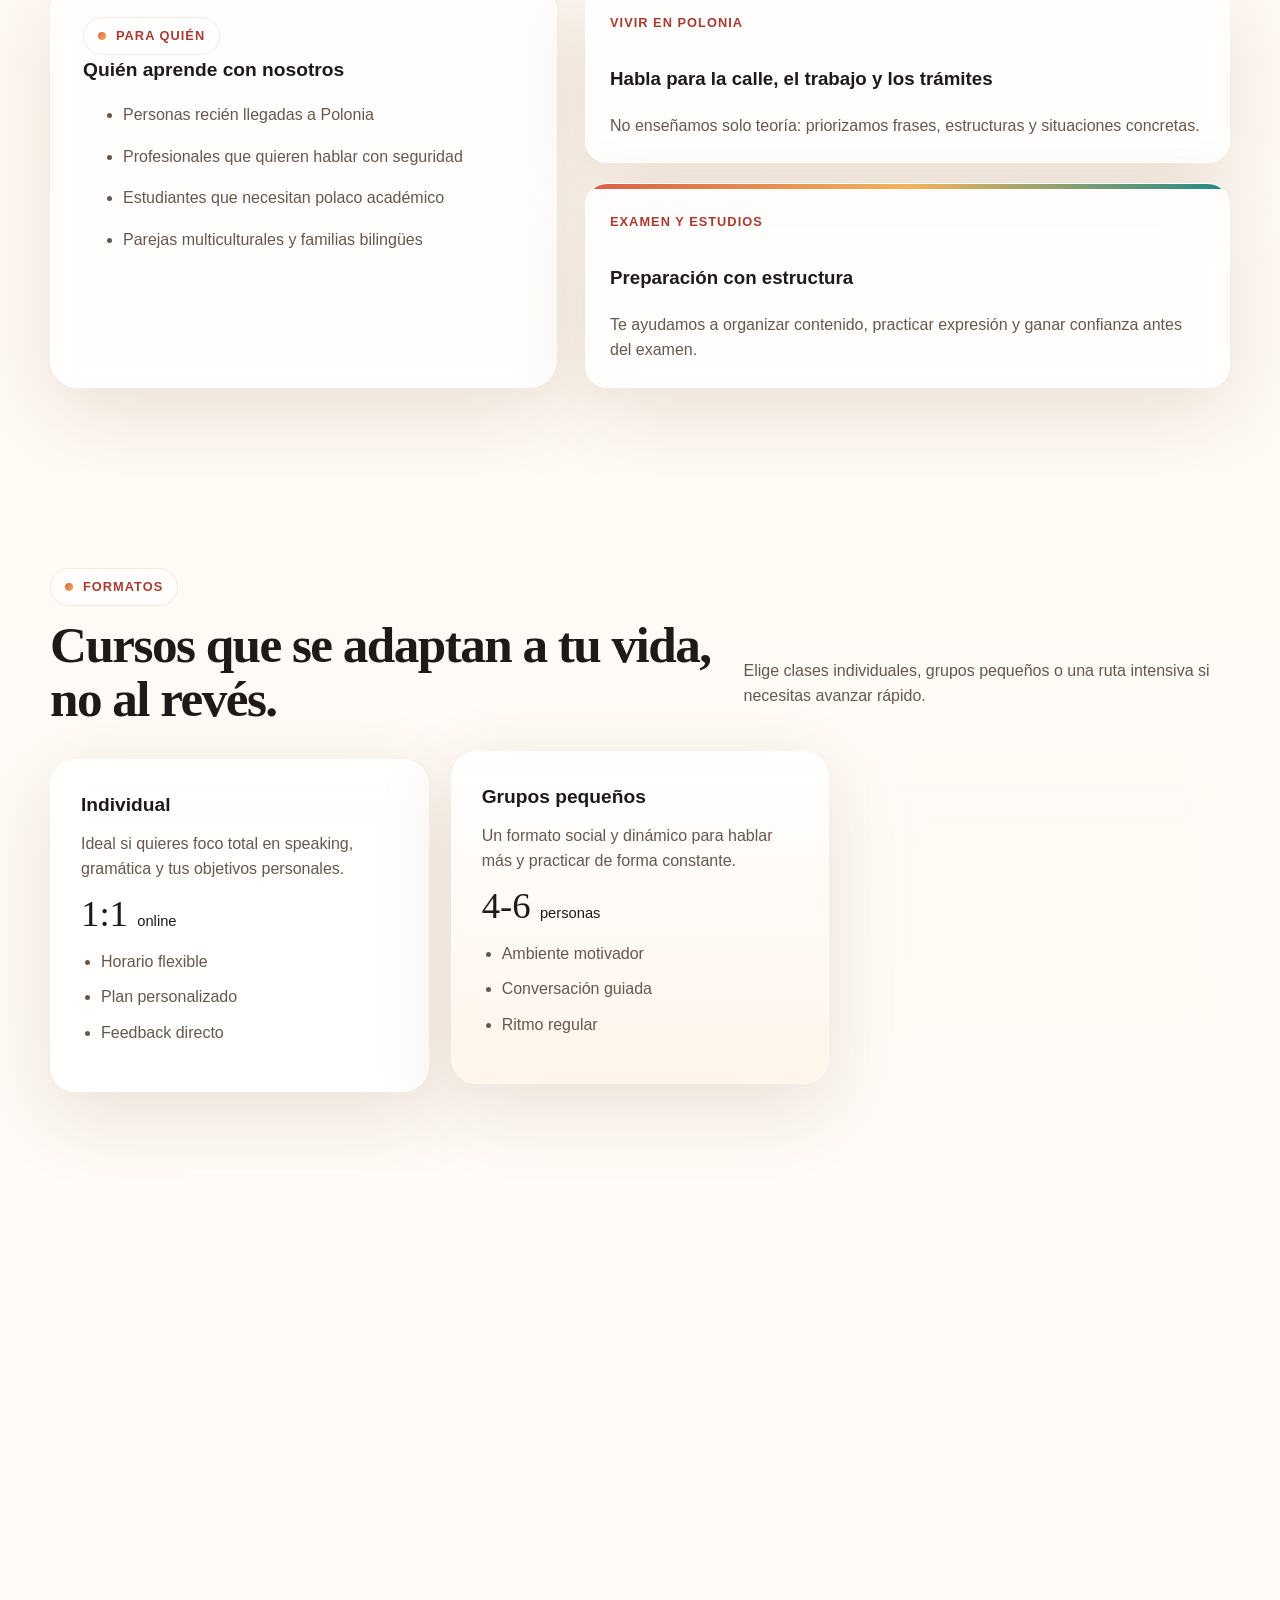
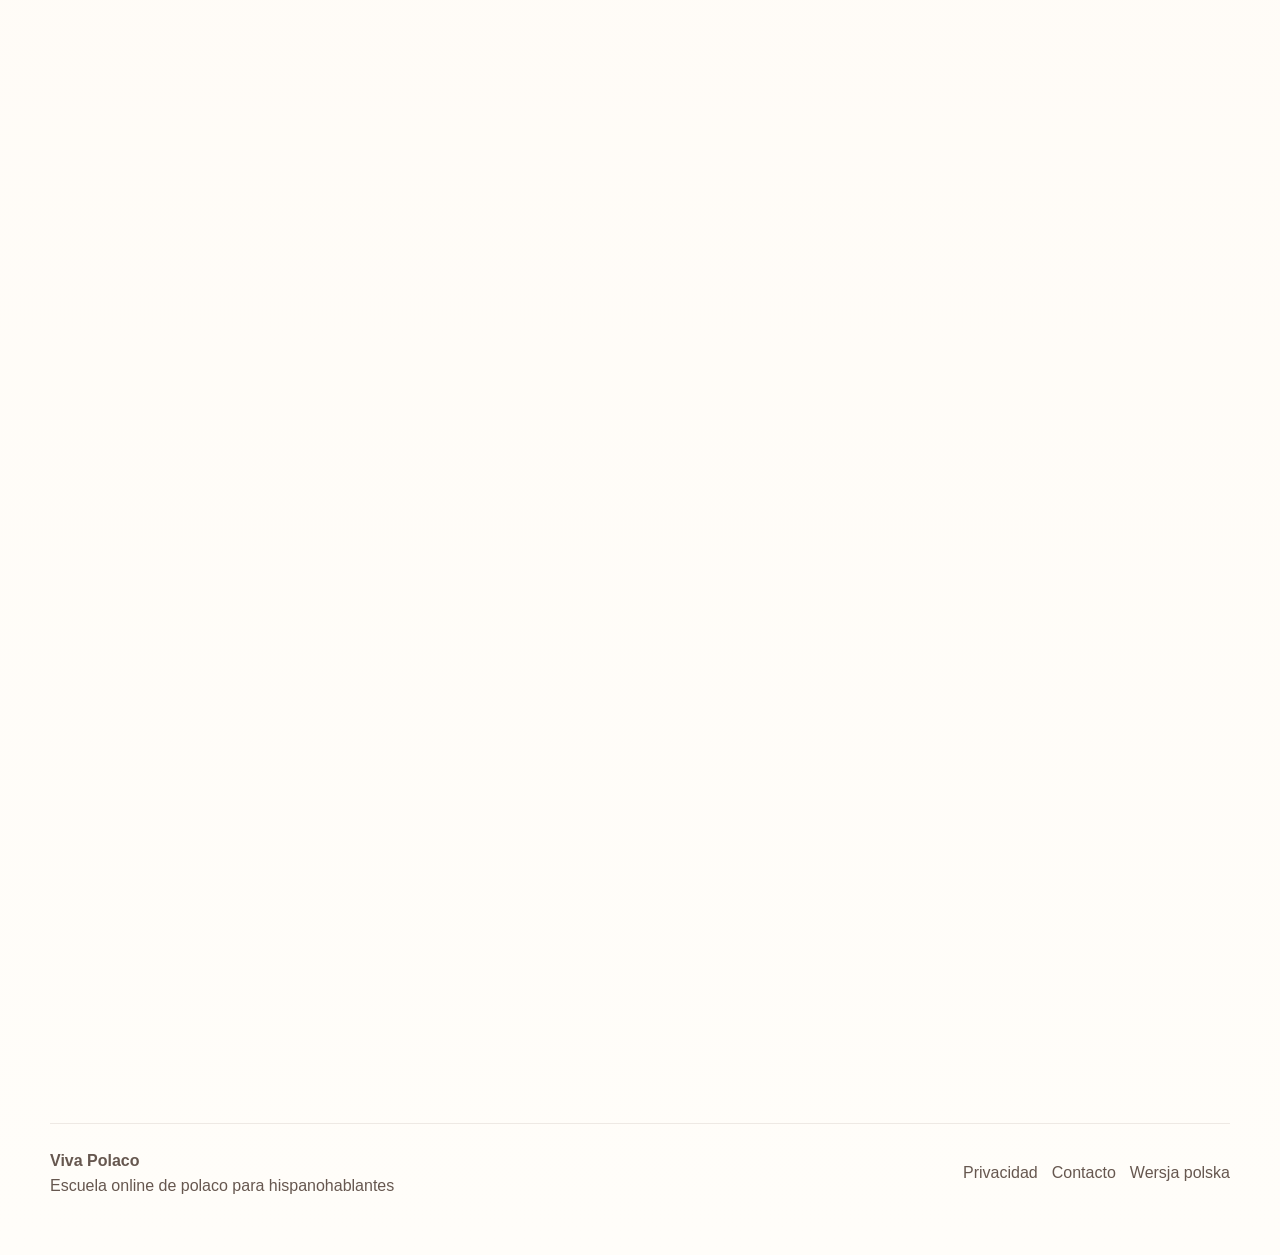
==== commit 1e9293e9: "first commit" ====
--- a/es/index.html
+++ b/es/index.html
@@ -94,14 +94,14 @@
           <a href="./about.html">Sobre nosotros</a>
           <a href="./offer.html">Cursos</a>
           <a href="./faq.html">FAQ</a>
-          <a href="./contact.php">Contacto</a>
+          <a href="./contact.html">Contacto</a>
         </nav>
         <div class="header-actions">
           <div class="lang-switch" aria-label="Selector de idioma">
-            <a class="active" href="./">ES</a>
-            <a href="../pl/">PL</a>
-          </div>
-          <a class="btn btn-secondary" href="./contact.php">Consulta gratis</a>
+            <a class="active" href="./" aria-label="Versión en español"><span class="flag" aria-hidden="true">🇪🇸</span><span>ES</span></a>
+            <a href="../pl/" aria-label="Wersja polska"><span class="flag" aria-hidden="true">🇵🇱</span><span>PL</span></a>
+          </div>
+          <a class="btn btn-secondary" href="./contact.html">Consulta gratis</a>
         </div>
       </div>
     </header>
@@ -117,7 +117,7 @@
               vivir mejor en Polonia, avanzar en el trabajo o preparar un examen oficial.
             </p>
             <div class="hero-actions">
-              <a class="btn btn-primary" href="./contact.php">Quiero mi plan</a>
+              <a class="btn btn-primary" href="./contact.html">Quiero mi plan</a>
               <a class="btn btn-secondary" href="./offer.html">Ver cursos</a>
             </div>
             <div class="hero-stats">
@@ -269,7 +269,7 @@
             más color, más atmósfera y una sensación más contemporánea.
           </p>
           <div class="cta-actions">
-            <a class="btn btn-primary" href="./contact.php">Reservar consulta</a>
+            <a class="btn btn-primary" href="./contact.html">Reservar consulta</a>
             <a class="btn btn-secondary" href="./about.html">Conocer la escuela</a>
           </div>
         </div>
@@ -312,7 +312,7 @@
             te ayudamos a elegir el formato correcto.
           </p>
           <div class="cta-actions">
-            <a class="btn btn-primary" href="./contact.php">Escribir ahora</a>
+            <a class="btn btn-primary" href="./contact.html">Escribir ahora</a>
             <a class="btn btn-secondary" href="./faq.html">Ver preguntas frecuentes</a>
           </div>
         </div>
@@ -327,7 +327,7 @@
         </div>
         <div class="footer-links">
           <a href="./privacy-policy.html">Privacidad</a>
-          <a href="./contact.php">Contacto</a>
+          <a href="./contact.html">Contacto</a>
           <a href="../pl/">Wersja polska</a>
         </div>
       </div>
--- a/assets/css/style.css
+++ b/assets/css/style.css
@@ -11,10 +11,12 @@
   --secondary: #1f8a86;
   --accent: #f3b35a;
   --shadow: 0 24px 80px rgba(110, 61, 28, 0.14);
+  --shadow-soft: 0 16px 44px rgba(110, 61, 28, 0.12);
   --radius-xl: 32px;
   --radius-lg: 22px;
   --radius-md: 16px;
   --container: 1180px;
+  --ease-out: cubic-bezier(0.22, 1, 0.36, 1);
 }
 
 *,
@@ -25,6 +27,7 @@
 
 html {
   scroll-behavior: smooth;
+  scroll-padding-top: 104px;
 }
 
 body {
@@ -36,6 +39,7 @@
   color: var(--ink);
   font-family: "Trebuchet MS", "Avenir Next", "Segoe UI", sans-serif;
   line-height: 1.6;
+  overflow-x: hidden;
 }
 
 body.menu-open {
@@ -51,6 +55,11 @@
 a {
   color: inherit;
   text-decoration: none;
+}
+
+::selection {
+  background: rgba(216, 95, 69, 0.18);
+  color: var(--ink);
 }
 
 main {
@@ -92,6 +101,13 @@
   backdrop-filter: blur(18px);
   background: rgba(255, 250, 244, 0.8);
   border-bottom: 1px solid rgba(92, 63, 38, 0.06);
+  transition: background 0.28s var(--ease-out), box-shadow 0.28s var(--ease-out), border-color 0.28s var(--ease-out);
+}
+
+.site-header.is-scrolled {
+  background: rgba(255, 250, 244, 0.92);
+  box-shadow: 0 12px 36px rgba(92, 63, 38, 0.08);
+  border-bottom-color: rgba(92, 63, 38, 0.12);
 }
 
 .header-inner {
@@ -218,11 +234,26 @@
 }
 
 .lang-switch a {
+  display: inline-flex;
+  align-items: center;
+  justify-content: center;
+  gap: 8px;
+  min-width: 64px;
   padding: 8px 12px;
   border-radius: 999px;
   color: var(--muted);
   font-size: 0.84rem;
   font-weight: 700;
+  transition: transform 0.22s var(--ease-out), background 0.22s var(--ease-out), color 0.22s var(--ease-out);
+}
+
+.lang-switch a:hover {
+  transform: translateY(-1px);
+}
+
+.lang-switch .flag {
+  font-size: 1rem;
+  line-height: 1;
 }
 
 .lang-switch a.active {
@@ -240,11 +271,39 @@
   border: 0;
   cursor: pointer;
   font-weight: 700;
-  transition: transform 0.25s ease, box-shadow 0.25s ease, background 0.25s ease;
+  transition: transform 0.25s var(--ease-out), box-shadow 0.25s var(--ease-out), background 0.25s var(--ease-out);
 }
 
 .btn:hover {
   transform: translateY(-2px);
+}
+
+.scroll-progress {
+  position: fixed;
+  top: 0;
+  left: 0;
+  z-index: 60;
+  width: 100%;
+  height: 4px;
+  transform: scaleX(0);
+  transform-origin: left;
+  background: linear-gradient(90deg, var(--primary), var(--accent), var(--secondary));
+  box-shadow: 0 0 24px rgba(216, 95, 69, 0.3);
+  pointer-events: none;
+}
+
+.reveal {
+  opacity: 0;
+  transform: translateY(26px) scale(0.985);
+  transition:
+    opacity 0.7s var(--ease-out),
+    transform 0.7s var(--ease-out);
+  will-change: transform, opacity;
+}
+
+.reveal.is-visible {
+  opacity: 1;
+  transform: translateY(0) scale(1);
 }
 
 .btn-primary {
@@ -447,6 +506,7 @@
   border: 1px solid rgba(255, 255, 255, 0.8);
   backdrop-filter: blur(16px);
   box-shadow: var(--shadow);
+  transition: transform 0.35s var(--ease-out), box-shadow 0.35s var(--ease-out), border-color 0.35s var(--ease-out);
 }
 
 .card,
@@ -527,6 +587,17 @@
 
 .feature-panel {
   padding: 24px;
+}
+
+.card:hover,
+.pricing-card:hover,
+.faq-item:hover,
+.contact-card:hover,
+.story-card:hover,
+.feature-panel:hover {
+  transform: translateY(-6px);
+  box-shadow: var(--shadow-soft);
+  border-color: rgba(216, 95, 69, 0.14);
 }
 
 .feature-kicker {
@@ -763,6 +834,82 @@
   font-weight: 700;
 }
 
+.form-error {
+  margin-bottom: 16px;
+  padding: 18px 20px;
+  border-radius: 18px;
+  background: rgba(255, 242, 240, 0.98);
+  color: #9f2d22;
+  border: 1px solid rgba(184, 50, 40, 0.14);
+  font-weight: 700;
+}
+
+.cookie-banner {
+  position: fixed;
+  right: 18px;
+  bottom: 18px;
+  z-index: 55;
+  display: flex;
+  align-items: end;
+  gap: 18px;
+  width: min(520px, calc(100% - 24px));
+  padding: 18px;
+  border-radius: 24px;
+  background: rgba(31, 26, 23, 0.92);
+  color: #fff8f1;
+  border: 1px solid rgba(255, 255, 255, 0.12);
+  box-shadow: 0 26px 80px rgba(20, 16, 14, 0.36);
+  backdrop-filter: blur(18px);
+  animation: cookie-slide-in 0.45s var(--ease-out);
+}
+
+.cookie-banner.is-hiding {
+  opacity: 0;
+  transform: translateY(18px);
+  transition: opacity 0.24s ease, transform 0.24s ease;
+}
+
+.cookie-banner__copy {
+  flex: 1;
+}
+
+.cookie-banner__copy strong {
+  display: block;
+  margin-bottom: 4px;
+  font-size: 0.96rem;
+  letter-spacing: 0.04em;
+  text-transform: uppercase;
+}
+
+.cookie-banner__copy p {
+  margin: 0;
+  color: rgba(255, 248, 241, 0.82);
+  font-size: 0.94rem;
+}
+
+.cookie-banner__copy a {
+  color: #ffffff;
+  text-decoration: underline;
+  text-underline-offset: 3px;
+}
+
+.cookie-banner__button {
+  flex-shrink: 0;
+  min-width: 132px;
+}
+
+@keyframes cookie-slide-in {
+  from {
+    opacity: 0;
+    transform: translateY(22px);
+  }
+
+  to {
+    opacity: 1;
+    transform: translateY(0);
+  }
+}
+
 .cta-panel {
   padding: 40px;
   border-radius: 30px;
@@ -823,12 +970,33 @@
   border-radius: 28px;
   background: rgba(255,255,255,0.84);
   border: 1px solid rgba(92, 63, 38, 0.08);
-  transition: transform 0.25s ease, box-shadow 0.25s ease;
+  transition: transform 0.25s var(--ease-out), box-shadow 0.25s var(--ease-out), border-color 0.25s var(--ease-out);
 }
 
 .hub-link:hover {
   transform: translateY(-4px);
   box-shadow: var(--shadow);
+  border-color: rgba(216, 95, 69, 0.16);
+}
+
+@media (prefers-reduced-motion: reduce) {
+  html {
+    scroll-behavior: auto;
+  }
+
+  *,
+  *::before,
+  *::after {
+    animation: none !important;
+    transition-duration: 0.01ms !important;
+    scroll-behavior: auto !important;
+  }
+
+  .reveal,
+  .reveal.is-visible {
+    opacity: 1;
+    transform: none;
+  }
 }
 
 .policy-shell {
@@ -880,6 +1048,19 @@
   .nav-toggle-btn {
     display: inline-grid;
     place-items: center;
+  }
+
+  .cookie-banner {
+    right: 12px;
+    bottom: 12px;
+    left: 12px;
+    width: auto;
+    flex-direction: column;
+    align-items: stretch;
+  }
+
+  .cookie-banner__button {
+    width: 100%;
   }
 
   .nav {
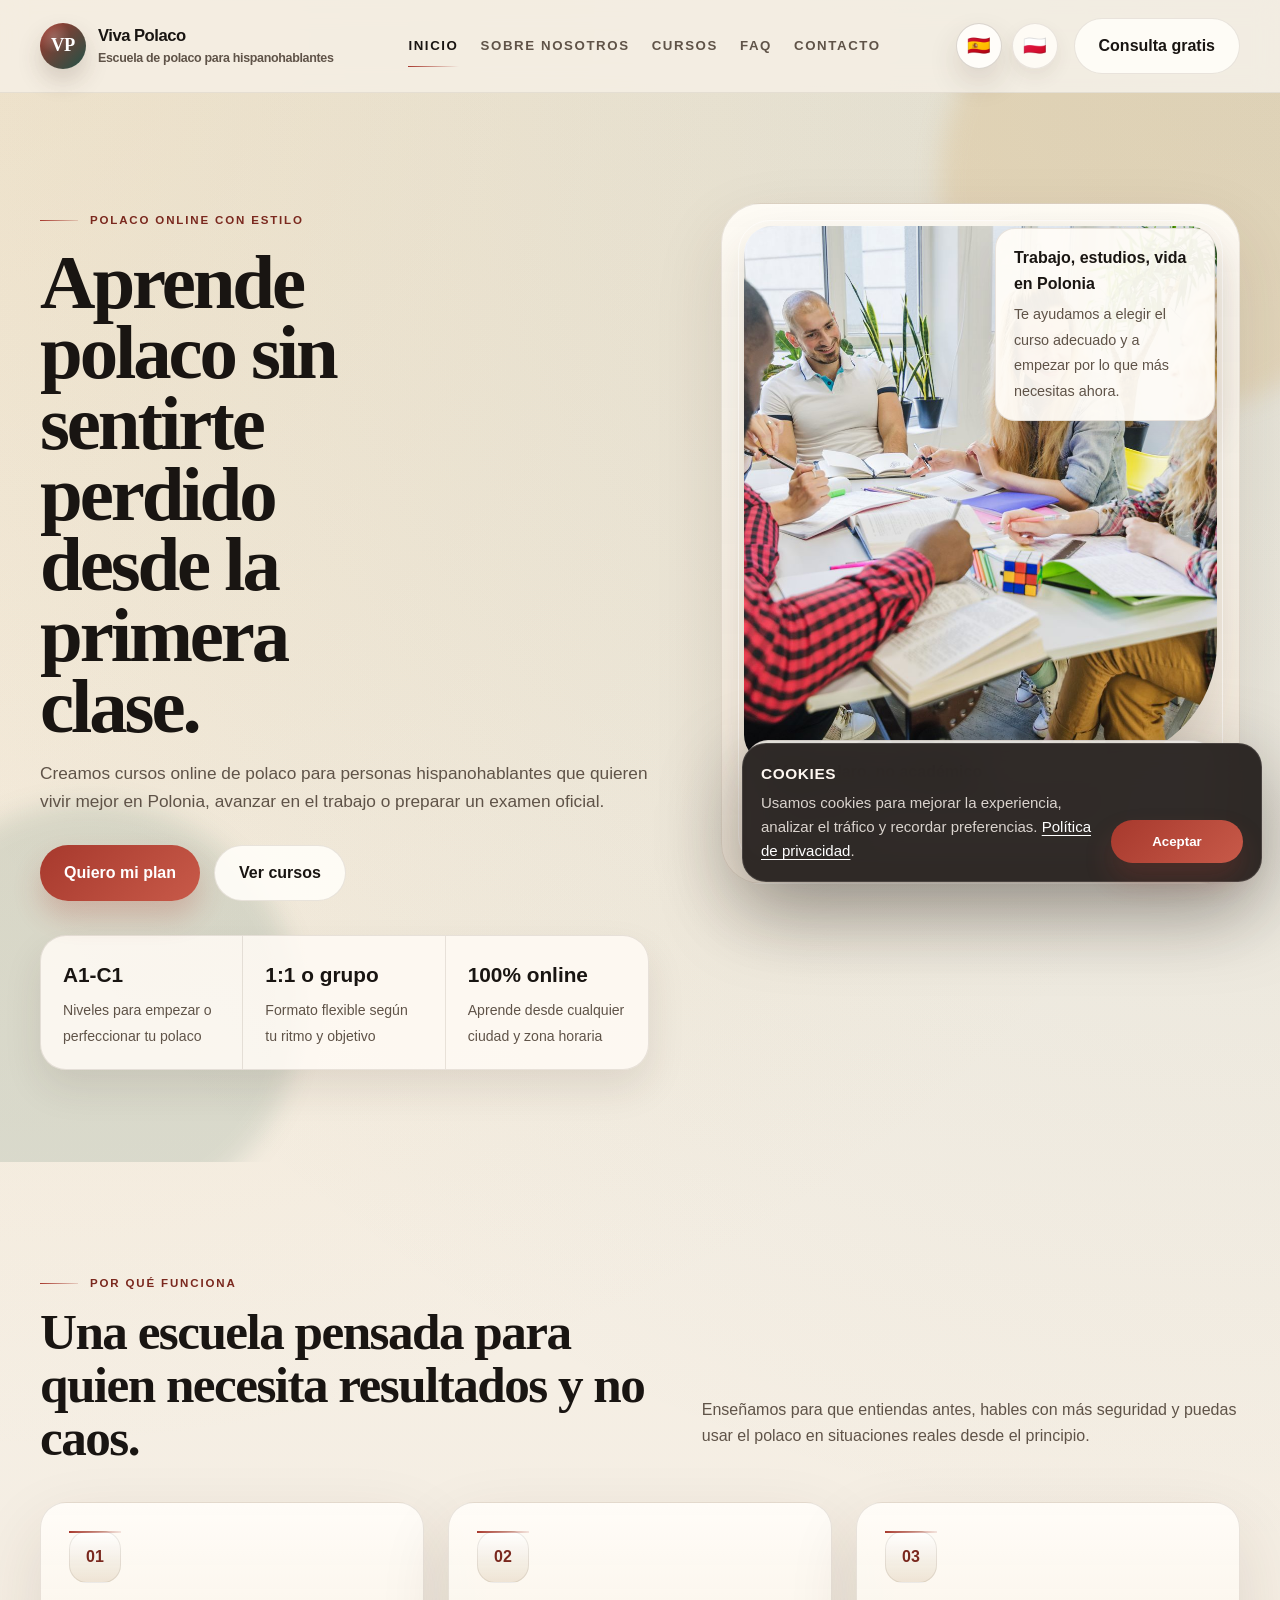
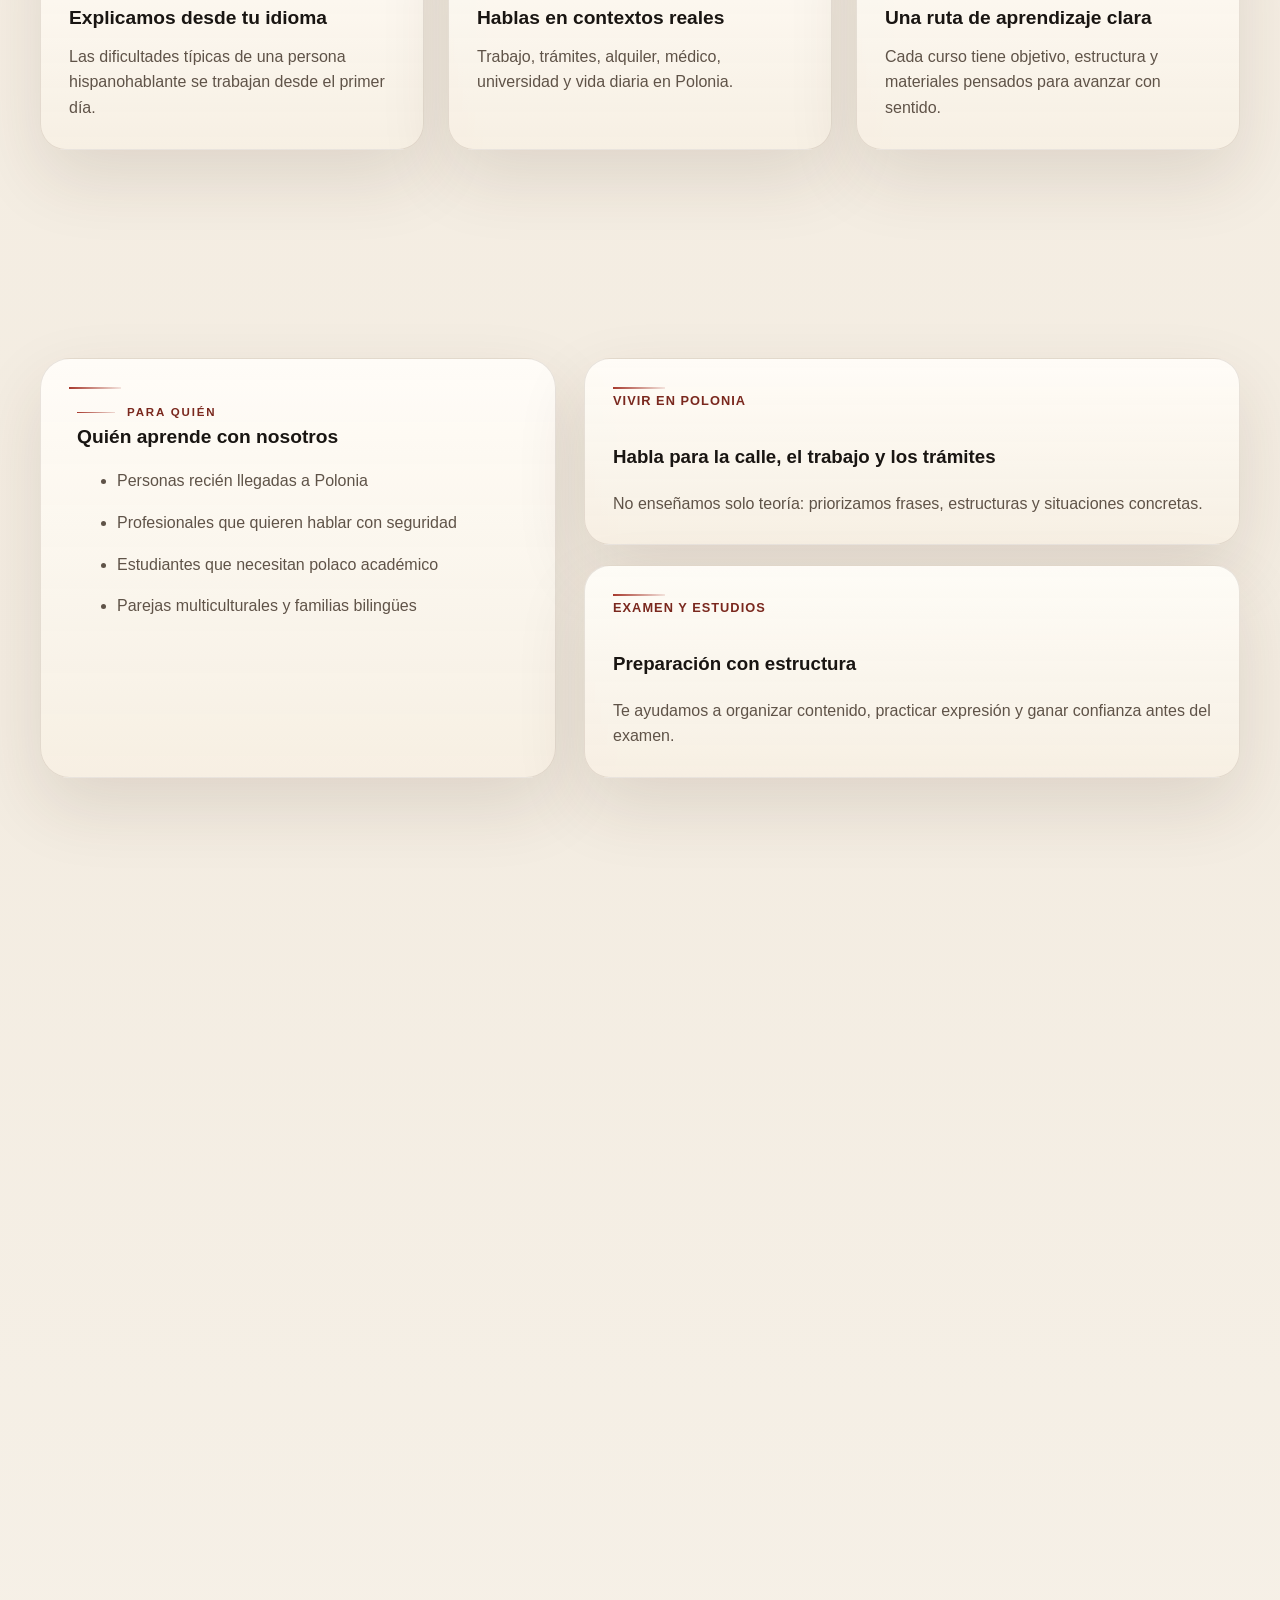
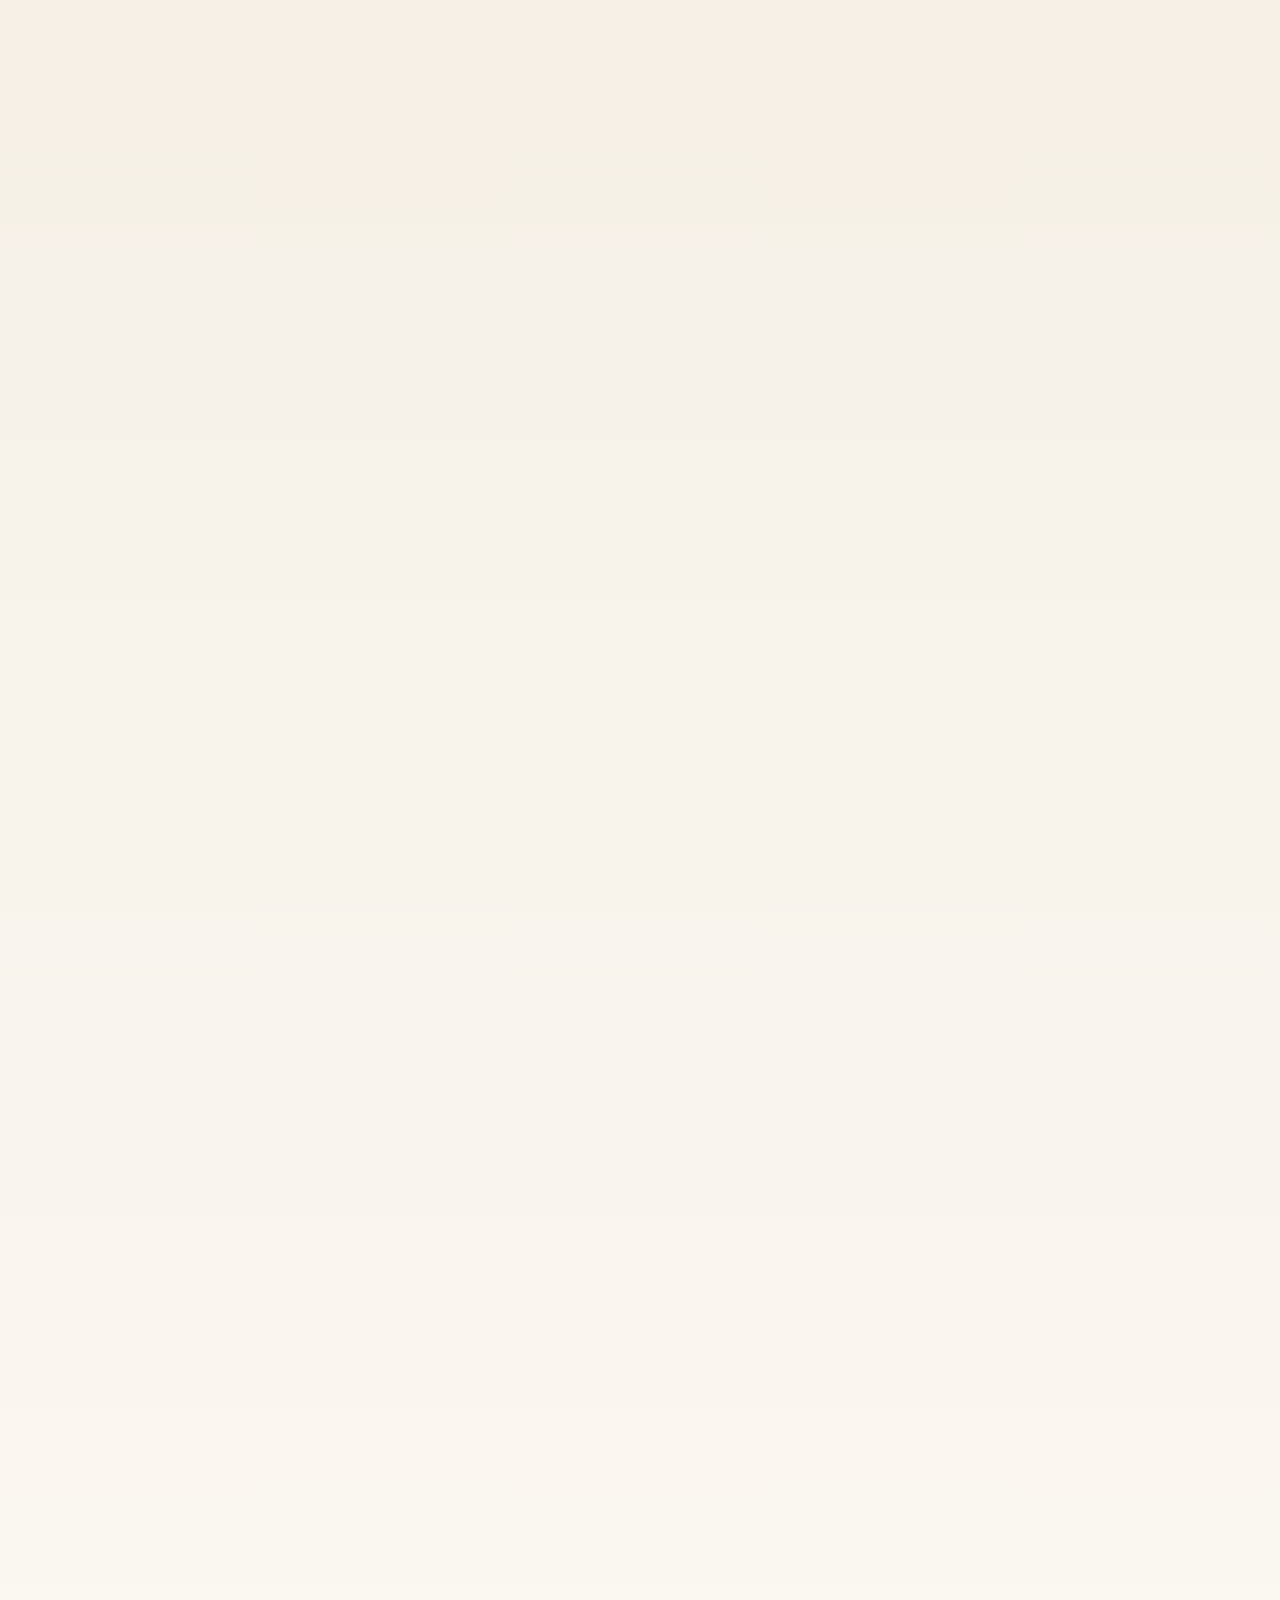
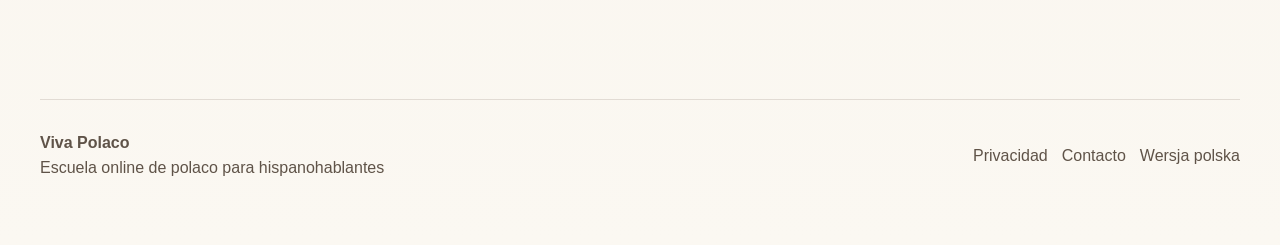
==== commit 741dc10b: "first commit" ====
--- a/es/index.html
+++ b/es/index.html
@@ -19,7 +19,7 @@
     <meta property="og:title" content="Polaco para hispanohablantes online | Viva Polaco" />
     <meta
       property="og:description"
-      content="Una escuela de polaco con estilo, claridad y clases pensadas para personas hispanohablantes."
+      content="Una escuela de polaco con clases claras y prácticas para personas hispanohablantes que quieren vivir en Polonia, trabajar, estudiar o preparar un examen."
     />
     <meta property="og:url" content="https://teatrodeidiomas.pl/hispano-polaco/es/" />
     <meta property="og:site_name" content="Viva Polaco" />
@@ -150,8 +150,8 @@
               <span>Explicamos el polaco desde la lógica de una persona hispanohablante.</span>
             </div>
             <div class="floating-badge">
-              <strong>Curso premium</strong>
-              <span>Bonito, estructurado y útil para la vida real.</span>
+              <strong>Trabajo, estudios, vida en Polonia</strong>
+              <span>Te ayudamos a elegir el curso adecuado y a empezar por lo que más necesitas ahora.</span>
             </div>
           </div>
         </div>
@@ -165,8 +165,8 @@
               <h2>Una escuela pensada para quien necesita resultados y no caos.</h2>
             </div>
             <p>
-              La página original nos sirvió como base de estructura, pero aquí subimos
-              el nivel visual y la experiencia para que se sienta más boutique y más cuidada.
+              Enseñamos para que entiendas antes, hables con más seguridad
+              y puedas usar el polaco en situaciones reales desde el principio.
             </p>
           </div>
           <div class="cards">
@@ -182,8 +182,8 @@
             </article>
             <article class="card">
               <div class="card-icon">03</div>
-              <h3>Un estilo visual más premium</h3>
-              <p>Más jerarquía, mejor color, mejores espacios y una sensación más elegante.</p>
+              <h3>Una ruta de aprendizaje clara</h3>
+              <p>Cada curso tiene objetivo, estructura y materiales pensados para avanzar con sentido.</p>
             </article>
           </div>
         </div>
@@ -262,11 +262,11 @@
 
       <section class="section">
         <div class="container banner">
-          <span class="eyebrow">Experiencia</span>
-          <h2>Aprender polaco puede sentirse elegante, claro y humano.</h2>
+          <span class="eyebrow">Aprender sin caos</span>
+          <h2>Aprender polaco puede sentirse claro, útil y humano.</h2>
           <p>
-            Esta nueva propuesta visual está hecha para verse mejor que la página base:
-            más color, más atmósfera y una sensación más contemporánea.
+            Queremos que cada clase te ayude a hablar con más seguridad,
+            entender mejor la lógica del idioma y avanzar con un plan concreto.
           </p>
           <div class="cta-actions">
             <a class="btn btn-primary" href="./contact.html">Reservar consulta</a>
@@ -295,7 +295,7 @@
               <span>Valencia, polaco para trabajo</span>
             </article>
             <article class="quote">
-              <p>"Visualmente la escuela transmite mucho más cuidado y eso se nota también en las clases."</p>
+              <p>"Se nota que hay método: cada clase tenía sentido y me ayudaba a hablar con más soltura."</p>
               <strong>Marina</strong>
               <span>Madrid, curso intensivo</span>
             </article>
--- a/assets/css/style.css
+++ b/assets/css/style.css
@@ -1,21 +1,21 @@
 :root {
-  --bg: #fffaf4;
-  --bg-soft: #fff2e4;
-  --surface: rgba(255, 255, 255, 0.82);
-  --surface-strong: #ffffff;
-  --ink: #1f1a17;
-  --muted: #66574f;
-  --line: rgba(92, 63, 38, 0.12);
-  --primary: #d85f45;
-  --primary-dark: #a83b31;
-  --secondary: #1f8a86;
-  --accent: #f3b35a;
-  --shadow: 0 24px 80px rgba(110, 61, 28, 0.14);
-  --shadow-soft: 0 16px 44px rgba(110, 61, 28, 0.12);
-  --radius-xl: 32px;
-  --radius-lg: 22px;
-  --radius-md: 16px;
-  --container: 1180px;
+  --bg: #f6f0e6;
+  --bg-soft: #ede1cf;
+  --surface: rgba(252, 248, 242, 0.94);
+  --surface-strong: #fffdf9;
+  --ink: #191512;
+  --muted: #5f5348;
+  --line: rgba(73, 54, 37, 0.16);
+  --primary: #a7392d;
+  --primary-dark: #7a281e;
+  --secondary: #1f5147;
+  --accent: #d3a95b;
+  --shadow: 0 28px 70px rgba(62, 41, 25, 0.12);
+  --shadow-soft: 0 18px 38px rgba(62, 41, 25, 0.1);
+  --radius-xl: 36px;
+  --radius-lg: 26px;
+  --radius-md: 18px;
+  --container: 1200px;
   --ease-out: cubic-bezier(0.22, 1, 0.36, 1);
 }
 
@@ -33,11 +33,11 @@
 body {
   margin: 0;
   background:
-    radial-gradient(circle at top left, rgba(243, 179, 90, 0.24), transparent 34%),
-    radial-gradient(circle at top right, rgba(31, 138, 134, 0.16), transparent 28%),
-    linear-gradient(180deg, #fff8f1 0%, #fffdf9 100%);
+    radial-gradient(circle at 0% 0%, rgba(211, 169, 91, 0.2), transparent 28%),
+    radial-gradient(circle at 100% 0%, rgba(31, 81, 71, 0.11), transparent 30%),
+    linear-gradient(180deg, #f8f2e8 0%, #f3ece1 46%, #fbf8f2 100%);
   color: var(--ink);
-  font-family: "Trebuchet MS", "Avenir Next", "Segoe UI", sans-serif;
+  font-family: "Trebuchet MS", "Segoe UI", sans-serif;
   line-height: 1.6;
   overflow-x: hidden;
 }
@@ -74,48 +74,45 @@
 .eyebrow {
   display: inline-flex;
   align-items: center;
-  gap: 10px;
-  padding: 8px 14px;
-  border-radius: 999px;
-  background: rgba(255, 255, 255, 0.76);
-  border: 1px solid rgba(216, 95, 69, 0.15);
+  gap: 12px;
+  padding: 0;
   color: var(--primary-dark);
-  font-size: 0.8rem;
+  font-size: 0.72rem;
   font-weight: 700;
-  letter-spacing: 0.08em;
+  letter-spacing: 0.16em;
   text-transform: uppercase;
 }
 
 .eyebrow::before {
   content: "";
-  width: 8px;
-  height: 8px;
-  border-radius: 50%;
-  background: linear-gradient(135deg, var(--primary), var(--accent));
+  width: 38px;
+  height: 1px;
+  border-radius: 0;
+  background: linear-gradient(90deg, var(--primary), rgba(167, 57, 45, 0.18));
 }
 
 .site-header {
   position: sticky;
   top: 0;
   z-index: 40;
-  backdrop-filter: blur(18px);
-  background: rgba(255, 250, 244, 0.8);
-  border-bottom: 1px solid rgba(92, 63, 38, 0.06);
+  backdrop-filter: blur(12px);
+  background: rgba(246, 240, 230, 0.82);
+  border-bottom: 1px solid rgba(73, 54, 37, 0.08);
   transition: background 0.28s var(--ease-out), box-shadow 0.28s var(--ease-out), border-color 0.28s var(--ease-out);
 }
 
 .site-header.is-scrolled {
-  background: rgba(255, 250, 244, 0.92);
-  box-shadow: 0 12px 36px rgba(92, 63, 38, 0.08);
-  border-bottom-color: rgba(92, 63, 38, 0.12);
+  background: rgba(248, 243, 235, 0.94);
+  box-shadow: 0 14px 32px rgba(62, 41, 25, 0.08);
+  border-bottom-color: rgba(73, 54, 37, 0.16);
 }
 
 .header-inner {
   display: flex;
   align-items: center;
   justify-content: space-between;
-  gap: 18px;
-  min-height: 82px;
+  gap: 22px;
+  min-height: 92px;
 }
 
 .brand {
@@ -127,27 +124,30 @@
 }
 
 .brand-mark {
-  width: 42px;
-  height: 42px;
-  border-radius: 14px;
+  width: 46px;
+  height: 46px;
+  border-radius: 50%;
   display: grid;
   place-items: center;
   color: #fff;
-  background: linear-gradient(135deg, var(--primary), var(--secondary));
-  box-shadow: 0 14px 34px rgba(216, 95, 69, 0.28);
-  font-family: Georgia, serif;
-  font-size: 1.2rem;
+  background:
+    radial-gradient(circle at 30% 30%, rgba(255,255,255,0.2), transparent 36%),
+    linear-gradient(135deg, var(--primary), var(--secondary));
+  box-shadow: 0 12px 24px rgba(62, 41, 25, 0.18);
+  font-family: "Palatino Linotype", "Book Antiqua", Georgia, serif;
+  font-size: 1.15rem;
 }
 
 .brand-copy strong {
   display: block;
-  font-size: 1rem;
+  font-size: 1.04rem;
+  letter-spacing: -0.03em;
 }
 
 .brand-copy span {
   display: block;
   color: var(--muted);
-  font-size: 0.82rem;
+  font-size: 0.78rem;
 }
 
 .nav-toggle {
@@ -184,24 +184,27 @@
 .nav {
   display: flex;
   align-items: center;
-  gap: 26px;
+  gap: 22px;
 }
 
 .nav a {
   position: relative;
   color: var(--muted);
-  font-weight: 600;
+  font-weight: 700;
+  font-size: 0.83rem;
+  letter-spacing: 0.12em;
+  text-transform: uppercase;
 }
 
 .nav a::after {
   content: "";
   position: absolute;
   left: 0;
-  bottom: -9px;
+  bottom: -10px;
   width: 100%;
-  height: 2px;
-  border-radius: 999px;
-  background: linear-gradient(90deg, var(--primary), var(--secondary));
+  height: 1px;
+  border-radius: 0;
+  background: linear-gradient(90deg, var(--primary), transparent);
   transform: scaleX(0);
   transform-origin: left;
   transition: transform 0.25s ease;
@@ -220,45 +223,53 @@
 .header-actions {
   display: flex;
   align-items: center;
-  gap: 12px;
+  gap: 16px;
 }
 
 .lang-switch {
-  display: inline-flex;
+  display: flex;
   align-items: center;
-  gap: 6px;
-  padding: 6px;
-  border-radius: 999px;
-  background: rgba(255, 255, 255, 0.82);
-  border: 1px solid rgba(92, 63, 38, 0.08);
+  gap: 10px;
+  padding: 0;
+  border: 0;
+  background: transparent;
 }
 
 .lang-switch a {
   display: inline-flex;
   align-items: center;
   justify-content: center;
-  gap: 8px;
-  min-width: 64px;
-  padding: 8px 12px;
-  border-radius: 999px;
-  color: var(--muted);
-  font-size: 0.84rem;
-  font-weight: 700;
-  transition: transform 0.22s var(--ease-out), background 0.22s var(--ease-out), color 0.22s var(--ease-out);
+  width: 46px;
+  height: 46px;
+  min-width: 46px;
+  padding: 0;
+  border-radius: 50%;
+  color: var(--ink);
+  background: rgba(255, 253, 249, 0.88);
+  border: 1px solid rgba(73, 54, 37, 0.12);
+  box-shadow: 0 8px 18px rgba(62, 41, 25, 0.08);
+  transition: transform 0.22s var(--ease-out), border-color 0.22s var(--ease-out), box-shadow 0.22s var(--ease-out), background 0.22s var(--ease-out);
 }
 
 .lang-switch a:hover {
-  transform: translateY(-1px);
+  transform: translateY(-2px);
+  border-color: rgba(167, 57, 45, 0.28);
+  box-shadow: 0 12px 22px rgba(62, 41, 25, 0.12);
 }
 
 .lang-switch .flag {
-  font-size: 1rem;
+  font-size: 1.18rem;
   line-height: 1;
 }
 
 .lang-switch a.active {
-  background: linear-gradient(135deg, var(--primary), var(--secondary));
-  color: #fff;
+  background: var(--surface-strong);
+  border-color: rgba(73, 54, 37, 0.2);
+  box-shadow: 0 14px 30px rgba(62, 41, 25, 0.14);
+}
+
+.lang-switch a span:not(.flag) {
+  display: none;
 }
 
 .btn {
@@ -266,7 +277,7 @@
   align-items: center;
   justify-content: center;
   gap: 10px;
-  padding: 14px 22px;
+  padding: 14px 24px;
   border-radius: 999px;
   border: 0;
   cursor: pointer;
@@ -308,20 +319,20 @@
 
 .btn-primary {
   color: #fff;
-  background: linear-gradient(135deg, var(--primary), #ef7c5a);
-  box-shadow: 0 18px 32px rgba(216, 95, 69, 0.26);
+  background: linear-gradient(135deg, var(--primary), #c85a49);
+  box-shadow: 0 16px 28px rgba(167, 57, 45, 0.24);
 }
 
 .btn-secondary {
   color: var(--ink);
-  background: rgba(255, 255, 255, 0.9);
-  border: 1px solid rgba(92, 63, 38, 0.08);
+  background: rgba(255, 253, 248, 0.92);
+  border: 1px solid rgba(73, 54, 37, 0.12);
 }
 
 .hero {
   position: relative;
   overflow: hidden;
-  padding: 84px 0 70px;
+  padding: 110px 0 92px;
 }
 
 .hero::before,
@@ -334,33 +345,34 @@
 }
 
 .hero::before {
-  width: 340px;
-  height: 340px;
-  top: -120px;
-  right: -90px;
-  background: rgba(243, 179, 90, 0.28);
+  width: 460px;
+  height: 460px;
+  top: -140px;
+  right: -120px;
+  background: rgba(211, 169, 91, 0.24);
 }
 
 .hero::after {
-  width: 320px;
-  height: 320px;
-  left: -70px;
-  bottom: 40px;
-  background: rgba(31, 138, 134, 0.18);
+  width: 420px;
+  height: 420px;
+  left: -120px;
+  bottom: -60px;
+  background: rgba(31, 81, 71, 0.12);
 }
 
 .hero-grid {
   display: grid;
-  grid-template-columns: 1.08fr 0.92fr;
-  gap: 54px;
-  align-items: center;
+  grid-template-columns: minmax(0, 1.08fr) minmax(360px, 0.92fr);
+  gap: 72px;
+  align-items: start;
 }
 
 .hero-copy h1 {
   margin: 18px 0 18px;
-  font-family: Georgia, "Times New Roman", serif;
-  font-size: clamp(2.9rem, 5vw, 5rem);
-  line-height: 0.97;
+  max-width: 10ch;
+  font-family: "Palatino Linotype", "Book Antiqua", Georgia, serif;
+  font-size: clamp(3.2rem, 6vw, 6rem);
+  line-height: 0.92;
   letter-spacing: -0.04em;
 }
 
@@ -381,42 +393,62 @@
 .hero-stats {
   display: grid;
   grid-template-columns: repeat(3, minmax(0, 1fr));
-  gap: 16px;
+  gap: 0;
   margin-top: 34px;
+  overflow: hidden;
+  border-radius: 26px;
+  background: rgba(255, 251, 245, 0.86);
+  border: 1px solid rgba(73, 54, 37, 0.12);
+  box-shadow: var(--shadow-soft);
 }
 
 .hero-stat {
-  padding: 18px 18px 16px;
-  border-radius: 20px;
-  background: rgba(255, 255, 255, 0.68);
-  border: 1px solid rgba(92, 63, 38, 0.08);
-  box-shadow: var(--shadow);
+  padding: 22px 22px 20px;
+  border-right: 1px solid rgba(73, 54, 37, 0.12);
+  background: transparent;
+  box-shadow: none;
 }
 
 .hero-stat strong {
   display: block;
-  margin-bottom: 4px;
-  font-size: 1.35rem;
+  margin-bottom: 6px;
+  font-size: 1.3rem;
 }
 
 .hero-stat span {
   color: var(--muted);
-  font-size: 0.9rem;
+  font-size: 0.88rem;
+}
+
+.hero-stat:last-child {
+  border-right: 0;
 }
 
 .hero-card {
   position: relative;
-  padding: 18px;
-  border-radius: var(--radius-xl);
-  background: linear-gradient(180deg, rgba(255,255,255,0.9), rgba(255,255,255,0.72));
-  border: 1px solid rgba(255,255,255,0.7);
+  padding: 22px 22px 120px;
+  border-radius: 40px;
+  background:
+    linear-gradient(180deg, rgba(255, 252, 246, 0.96), rgba(239, 229, 214, 0.9));
+  border: 1px solid rgba(73, 54, 37, 0.12);
   box-shadow: var(--shadow);
+  overflow: hidden;
+}
+
+.hero-card::before {
+  content: "";
+  position: absolute;
+  inset: 16px;
+  border-radius: 32px;
+  border: 1px solid rgba(255, 255, 255, 0.52);
+  pointer-events: none;
 }
 
 .hero-photo {
-  border-radius: 26px;
+  border-radius: 28px 28px 120px 28px;
   overflow: hidden;
-  aspect-ratio: 0.92;
+  aspect-ratio: 0.88;
+  box-shadow: 0 22px 46px rgba(62, 41, 25, 0.16);
 }
 
 .hero-photo img {
@@ -428,17 +460,18 @@
 .floating-note,
 .floating-badge {
   position: absolute;
-  background: rgba(255, 255, 255, 0.9);
-  border: 1px solid rgba(92, 63, 38, 0.08);
-  box-shadow: var(--shadow);
+  background: rgba(255, 252, 247, 0.94);
+  border: 1px solid rgba(73, 54, 37, 0.12);
+  box-shadow: var(--shadow-soft);
 }
 
 .floating-note {
-  left: -26px;
-  bottom: 36px;
-  width: min(240px, 72%);
-  padding: 18px;
-  border-radius: 20px;
+  left: 24px;
+  right: 24px;
+  bottom: 24px;
+  width: auto;
+  padding: 18px 20px;
+  border-radius: 22px;
 }
 
 .floating-note strong,
@@ -454,28 +487,29 @@
 }
 
 .floating-badge {
-  top: 28px;
-  right: -24px;
+  top: 24px;
+  right: 24px;
+  max-width: 220px;
   padding: 16px 18px;
-  border-radius: 18px;
+  border-radius: 20px;
 }
 
 .section {
-  padding: 90px 0;
+  padding: 104px 0;
 }
 
 .section-head {
-  display: flex;
+  display: grid;
+  grid-template-columns: minmax(0, 1.08fr) minmax(260px, 0.92fr);
   align-items: end;
-  justify-content: space-between;
-  gap: 24px;
-  margin-bottom: 34px;
+  gap: 30px;
+  margin-bottom: 38px;
 }
 
 .section-head h2,
 .cta-panel h2 {
   margin: 12px 0 0;
-  font-family: Georgia, "Times New Roman", serif;
+  font-family: "Palatino Linotype", "Book Antiqua", Georgia, serif;
   font-size: clamp(2rem, 4vw, 3.25rem);
   line-height: 1.04;
   letter-spacing: -0.03em;
@@ -493,7 +527,7 @@
 .cards {
   display: grid;
   grid-template-columns: repeat(3, minmax(0, 1fr));
-  gap: 22px;
+  gap: 24px;
 }
 
 .card,
@@ -502,9 +536,8 @@
 .contact-card,
 .story-card,
 .feature-panel {
-  background: var(--surface);
-  border: 1px solid rgba(255, 255, 255, 0.8);
-  backdrop-filter: blur(16px);
+  background: linear-gradient(180deg, rgba(255, 253, 248, 0.94), rgba(247, 239, 227, 0.9));
+  border: 1px solid rgba(73, 54, 37, 0.12);
   box-shadow: var(--shadow);
   transition: transform 0.35s var(--ease-out), box-shadow 0.35s var(--ease-out), border-color 0.35s var(--ease-out);
 }
@@ -522,21 +555,24 @@
 .story-card::before {
   content: "";
   position: absolute;
-  inset: 0 0 auto 0;
-  height: 5px;
-  background: linear-gradient(90deg, var(--primary), var(--accent), var(--secondary));
+  top: 28px;
+  left: 28px;
+  width: 52px;
+  height: 2px;
+  background: linear-gradient(90deg, var(--primary), rgba(167, 57, 45, 0.12));
 }
 
 .card-icon {
   width: 52px;
   height: 52px;
-  margin-bottom: 18px;
-  border-radius: 16px;
+  margin-bottom: 20px;
+  border-radius: 18px;
   display: grid;
   place-items: center;
   font-weight: 800;
-  color: #fff;
-  background: linear-gradient(135deg, var(--primary), var(--secondary));
+  color: var(--primary-dark);
+  background: linear-gradient(180deg, rgba(255,255,255,0.92), rgba(236,225,208,0.88));
+  border: 1px solid rgba(73, 54, 37, 0.1);
 }
 
 .card h3,
@@ -564,8 +600,8 @@
 
 .story-card {
   position: relative;
-  padding: 32px;
-  border-radius: 28px;
+  padding: 36px;
+  border-radius: 30px;
   overflow: hidden;
 }
 
@@ -586,7 +622,7 @@
 }
 
 .feature-panel {
-  padding: 24px;
+  padding: 28px;
 }
 
 .card:hover,
@@ -613,17 +649,19 @@
 .pricing-grid {
   display: grid;
   grid-template-columns: repeat(3, minmax(0, 1fr));
-  gap: 22px;
+  gap: 24px;
 }
 
 .pricing-card {
-  padding: 30px;
-  border-radius: 26px;
+  padding: 32px;
+  border-radius: 30px;
 }
 
 .pricing-card.featured {
-  transform: translateY(-8px);
-  background: linear-gradient(180deg, rgba(255,255,255,0.95), rgba(255,244,233,0.92));
+  transform: translateY(-10px);
+  background:
+    radial-gradient(circle at top right, rgba(211, 169, 91, 0.2), transparent 34%),
+    linear-gradient(180deg, rgba(255,252,246,0.98), rgba(243,233,220,0.94));
 }
 
 .price {
@@ -648,13 +686,14 @@
 }
 
 .banner {
-  padding: 34px;
-  border-radius: var(--radius-xl);
+  padding: 42px;
+  border-radius: 40px;
   background:
-    linear-gradient(135deg, rgba(31,138,134,0.94), rgba(216,95,69,0.94)),
-    #123;
+    radial-gradient(circle at top right, rgba(211, 169, 91, 0.2), transparent 28%),
+    linear-gradient(135deg, #193f38 0%, #214d45 54%, #8e3429 100%);
   color: #fff;
-  box-shadow: 0 28px 80px rgba(35, 77, 83, 0.28);
+  box-shadow: 0 30px 70px rgba(29, 34, 33, 0.24);
+  border: 1px solid rgba(255, 255, 255, 0.08);
 }
 
 .banner p {
@@ -670,9 +709,21 @@
 .quote {
   padding: 28px;
   border-radius: 24px;
-  background: rgba(255,255,255,0.78);
-  border: 1px solid rgba(255,255,255,0.8);
+  background: rgba(255, 252, 247, 0.88);
+  border: 1px solid rgba(73, 54, 37, 0.12);
   box-shadow: var(--shadow);
+  position: relative;
+}
+
+.quote::before {
+  content: "“";
+  position: absolute;
+  top: 18px;
+  right: 22px;
+  font-family: "Palatino Linotype", Georgia, serif;
+  font-size: 4rem;
+  line-height: 1;
+  color: rgba(167, 57, 45, 0.14);
 }
 
 .quote strong {
@@ -691,13 +742,13 @@
 }
 
 .faq-item {
-  border-radius: 22px;
+  border-radius: 26px;
   overflow: hidden;
 }
 
 .faq-question {
   width: 100%;
-  padding: 22px 24px;
+  padding: 24px 26px;
   border: 0;
   background: transparent;
   color: var(--ink);
@@ -712,18 +763,18 @@
 }
 
 .faq-icon {
-  width: 34px;
-  height: 34px;
+  width: 38px;
+  height: 38px;
   border-radius: 50%;
   display: grid;
   place-items: center;
-  background: rgba(216, 95, 69, 0.1);
+  background: rgba(167, 57, 45, 0.08);
   color: var(--primary-dark);
   flex-shrink: 0;
 }
 
 .faq-answer {
-  padding: 0 24px 24px;
+  padding: 0 26px 26px;
   color: var(--muted);
 }
 
@@ -739,8 +790,8 @@
 
 .contact-card,
 .contact-form {
-  padding: 30px;
-  border-radius: 26px;
+  padding: 34px;
+  border-radius: 30px;
 }
 
 .contact-links {
@@ -755,8 +806,8 @@
   gap: 12px;
   padding: 16px 18px;
   border-radius: 18px;
-  background: rgba(255,255,255,0.62);
-  border: 1px solid rgba(92, 63, 38, 0.08);
+  background: rgba(255,255,255,0.64);
+  border: 1px solid rgba(73, 54, 37, 0.12);
 }
 
 .social-row {
@@ -774,7 +825,7 @@
   padding: 0 14px;
   border-radius: 999px;
   background: rgba(255,255,255,0.74);
-  border: 1px solid rgba(92, 63, 38, 0.08);
+  border: 1px solid rgba(73, 54, 37, 0.12);
   font-weight: 800;
   color: var(--primary-dark);
 }
@@ -801,8 +852,8 @@
   width: 100%;
   padding: 14px 16px;
   border-radius: 16px;
-  border: 1px solid rgba(92, 63, 38, 0.12);
-  background: rgba(255,255,255,0.9);
+  border: 1px solid rgba(73, 54, 37, 0.14);
+  background: rgba(255,253,249,0.92);
   color: var(--ink);
   font: inherit;
 }
@@ -911,17 +962,17 @@
 }
 
 .cta-panel {
-  padding: 40px;
-  border-radius: 30px;
+  padding: 46px;
+  border-radius: 36px;
   background:
-    radial-gradient(circle at top left, rgba(243,179,90,0.22), transparent 28%),
-    linear-gradient(135deg, rgba(255,255,255,0.9), rgba(255,246,237,0.95));
-  border: 1px solid rgba(255,255,255,0.78);
+    radial-gradient(circle at top left, rgba(211,169,91,0.18), transparent 30%),
+    linear-gradient(135deg, rgba(255,253,248,0.94), rgba(243,234,221,0.96));
+  border: 1px solid rgba(73, 54, 37, 0.12);
   box-shadow: var(--shadow);
 }
 
 .site-footer {
-  padding: 36px 0 56px;
+  padding: 48px 0 64px;
   color: var(--muted);
 }
 
@@ -930,8 +981,8 @@
   align-items: center;
   justify-content: space-between;
   gap: 16px;
-  padding-top: 24px;
-  border-top: 1px solid rgba(92, 63, 38, 0.1);
+  padding-top: 30px;
+  border-top: 1px solid rgba(73, 54, 37, 0.14);
 }
 
 .footer-links {
@@ -949,12 +1000,12 @@
 
 .hub-card {
   width: min(calc(100% - 40px), 960px);
-  padding: 38px;
-  border-radius: 34px;
+  padding: 44px;
+  border-radius: 38px;
   background:
-    radial-gradient(circle at top right, rgba(243,179,90,0.22), transparent 32%),
-    linear-gradient(180deg, rgba(255,255,255,0.92), rgba(255,247,239,0.96));
-  border: 1px solid rgba(255,255,255,0.84);
+    radial-gradient(circle at top right, rgba(211,169,91,0.2), transparent 34%),
+    linear-gradient(180deg, rgba(255,253,248,0.94), rgba(244,235,223,0.98));
+  border: 1px solid rgba(73, 54, 37, 0.12);
   box-shadow: var(--shadow);
 }
 
@@ -968,8 +1019,8 @@
 .hub-link {
   padding: 28px;
   border-radius: 28px;
-  background: rgba(255,255,255,0.84);
-  border: 1px solid rgba(92, 63, 38, 0.08);
+  background: rgba(255,253,248,0.92);
+  border: 1px solid rgba(73, 54, 37, 0.12);
   transition: transform 0.25s var(--ease-out), box-shadow 0.25s var(--ease-out), border-color 0.25s var(--ease-out);
 }
 
@@ -1025,6 +1076,10 @@
   .hub-grid,
   .pricing-grid,
   .testimonials {
+    grid-template-columns: 1fr;
+  }
+
+  .section-head {
     grid-template-columns: 1fr;
   }
 
@@ -1120,9 +1175,40 @@
     grid-template-columns: 1fr;
   }
 
-  .section-head,
+  .hero-stat {
+    border-right: 0;
+    border-bottom: 1px solid rgba(73, 54, 37, 0.12);
+  }
+
+  .hero-stat:last-child {
+    border-bottom: 0;
+  }
+
+  .section-head {
+    grid-template-columns: 1fr;
+  }
+
   .footer-inner {
     flex-direction: column;
+    align-items: flex-start;
+  }
+
+  .header-actions {
+    gap: 10px;
+  }
+
+  .lang-switch a {
+    width: 42px;
+    height: 42px;
+    min-width: 42px;
+  }
+
+  .floating-note,
+  .floating-badge {
+    max-width: none;
+  }
+
+  .footer-inner {
     align-items: flex-start;
   }
 }
@@ -1147,6 +1233,12 @@
   }
 
   .lang-switch {
-    display: none;
-  }
-}
+    gap: 8px;
+  }
+
+  .lang-switch a {
+    width: 40px;
+    height: 40px;
+    min-width: 40px;
+  }
+}
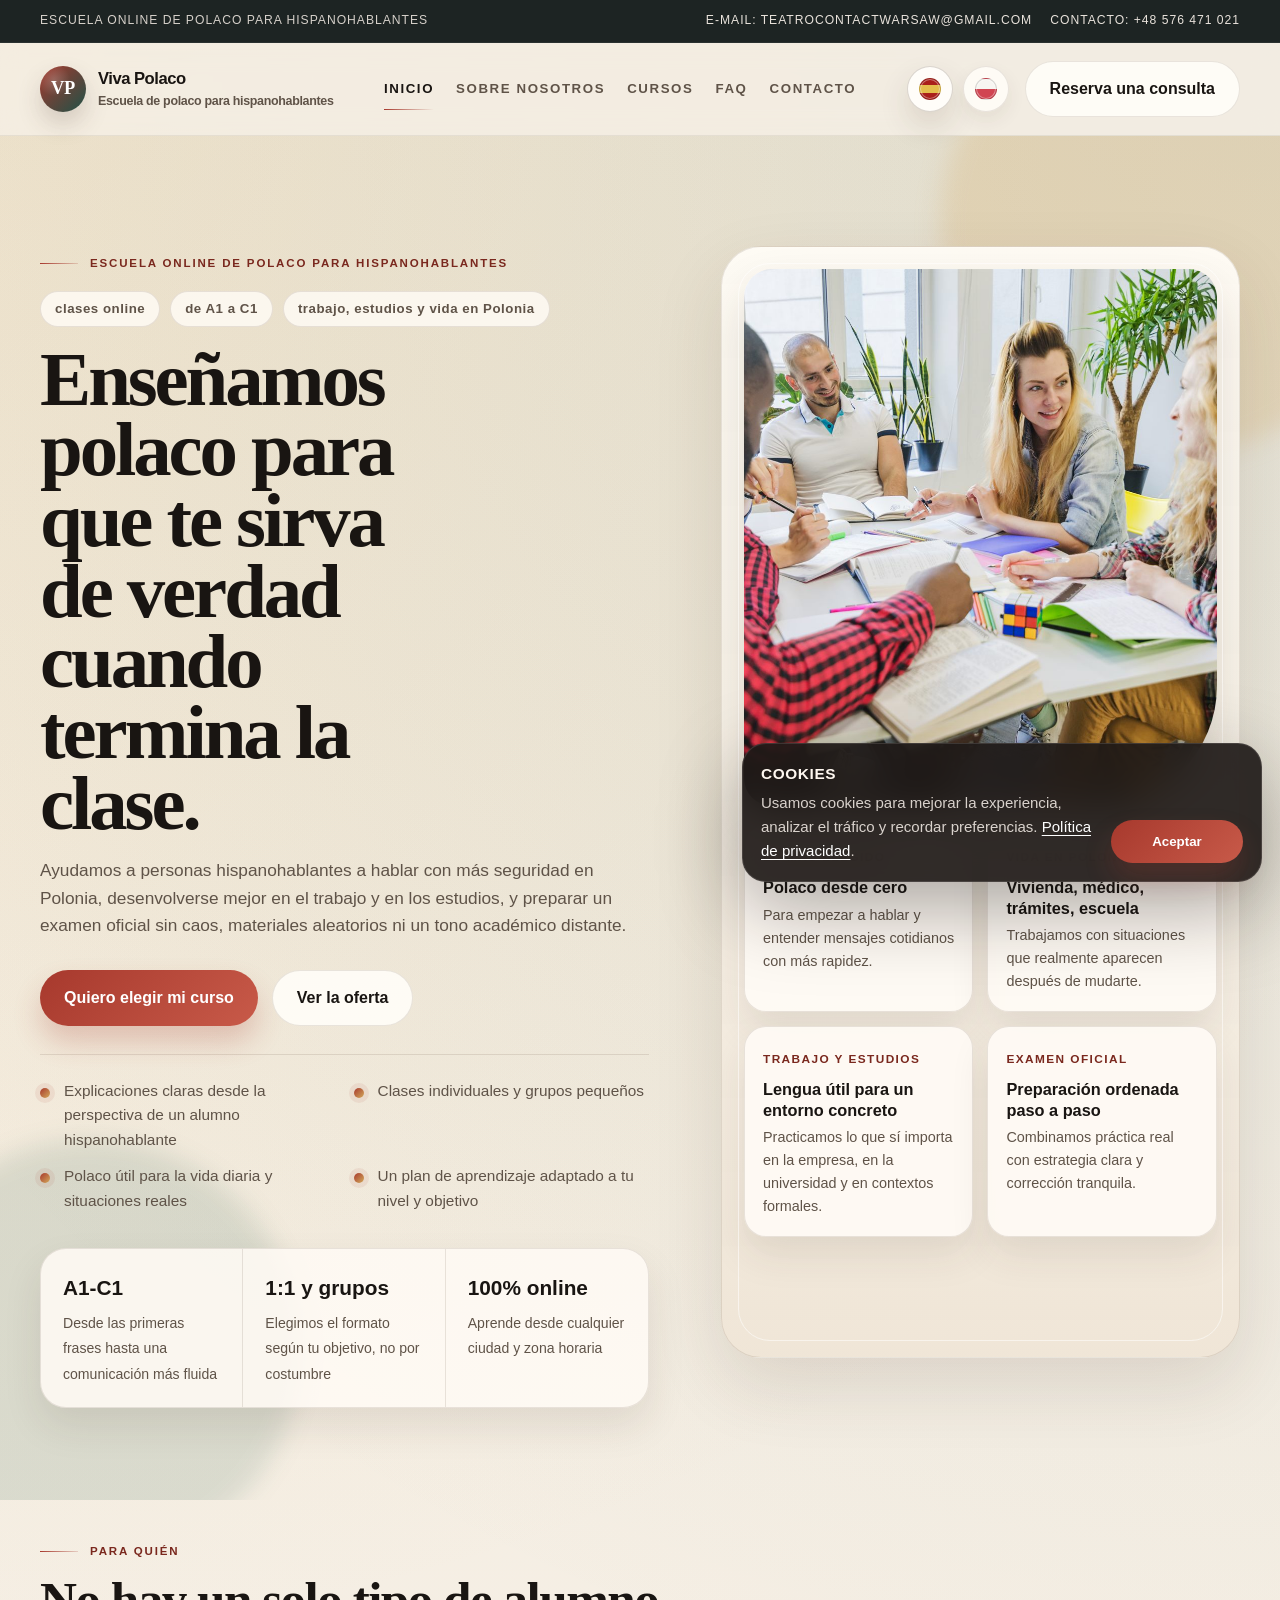
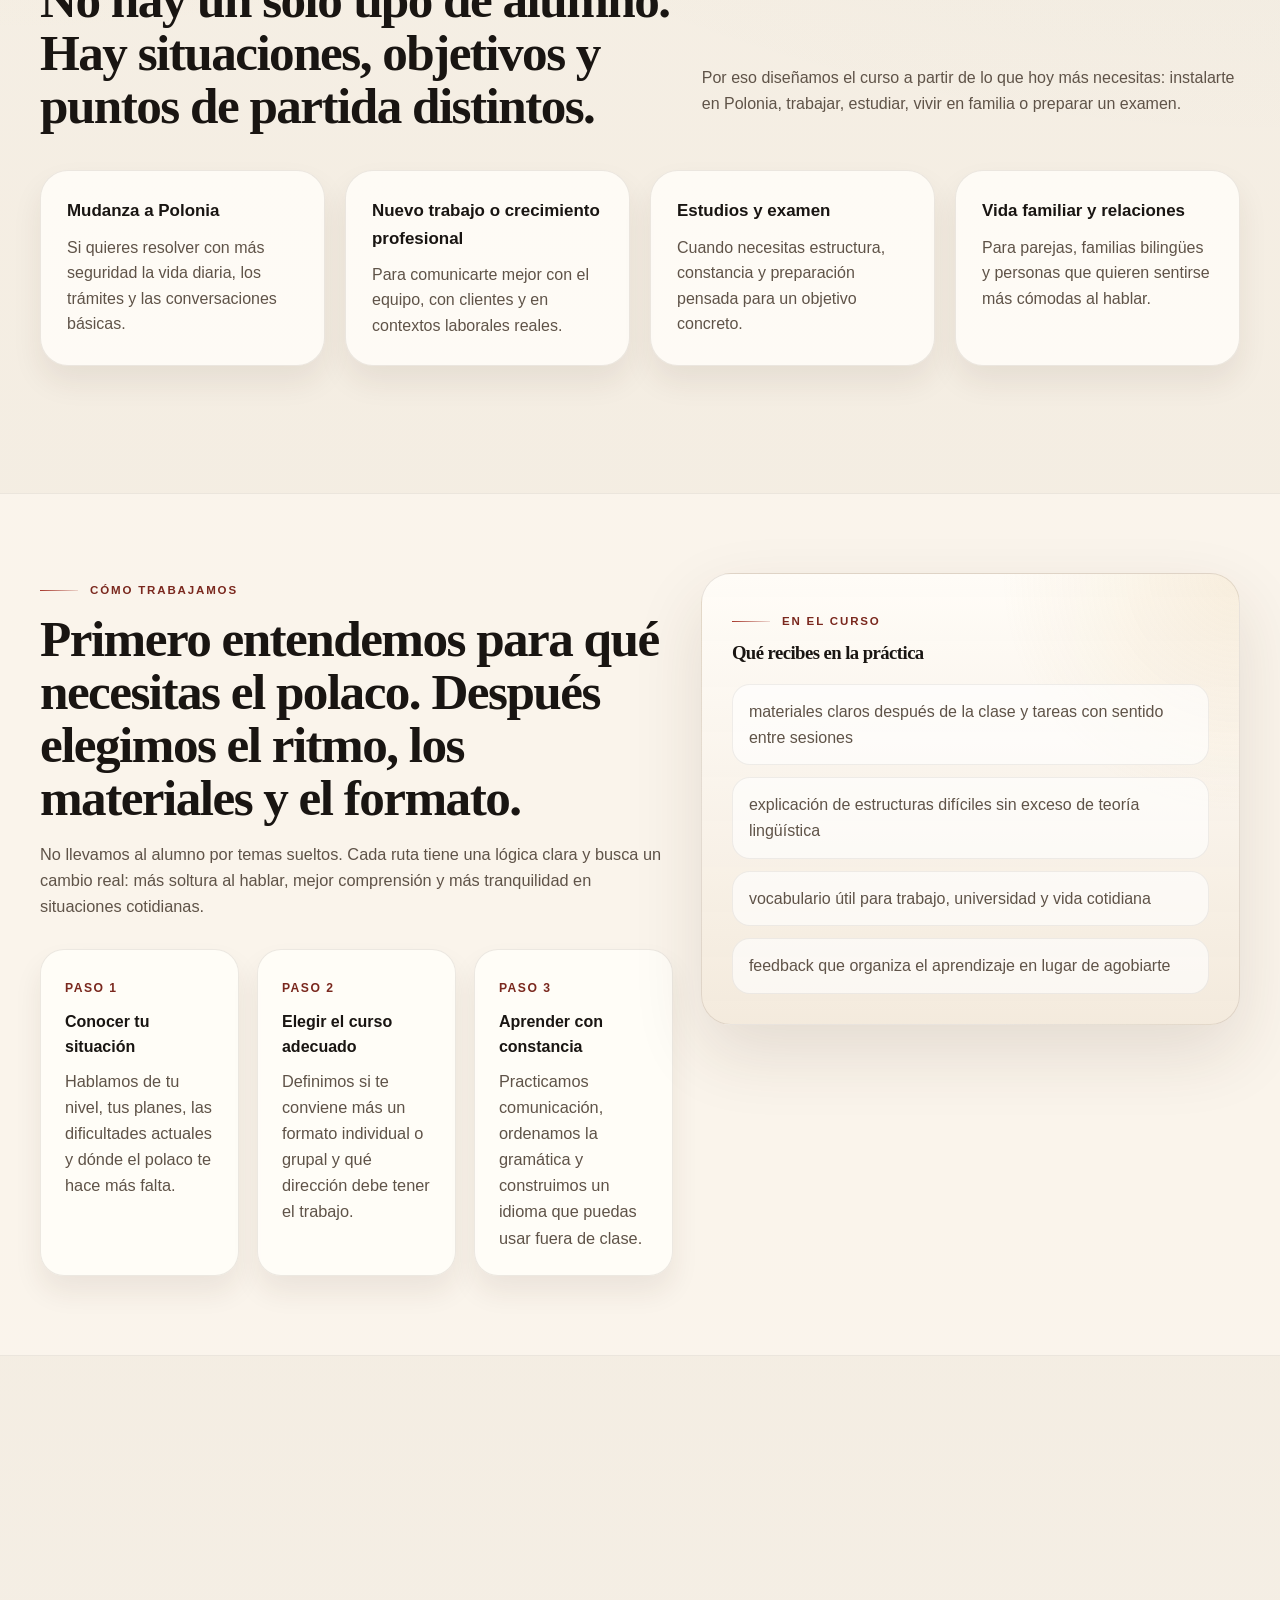
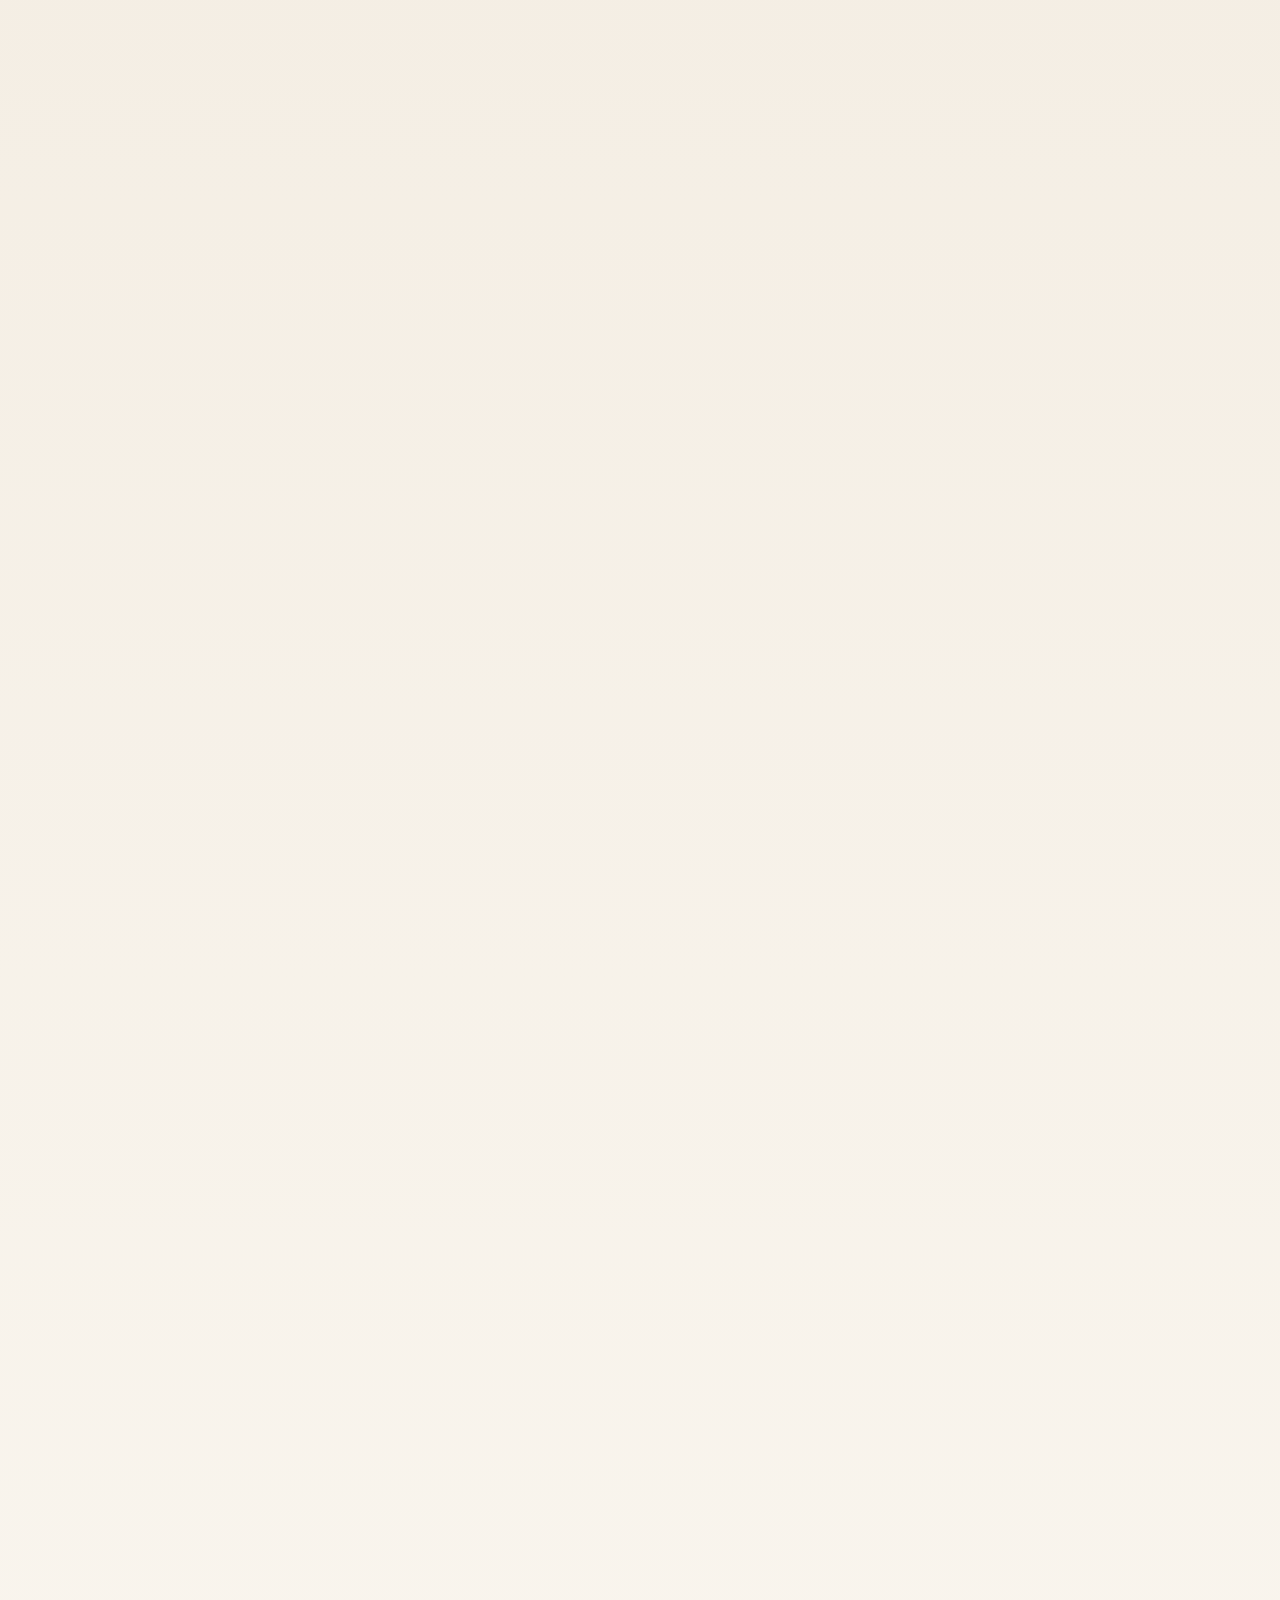
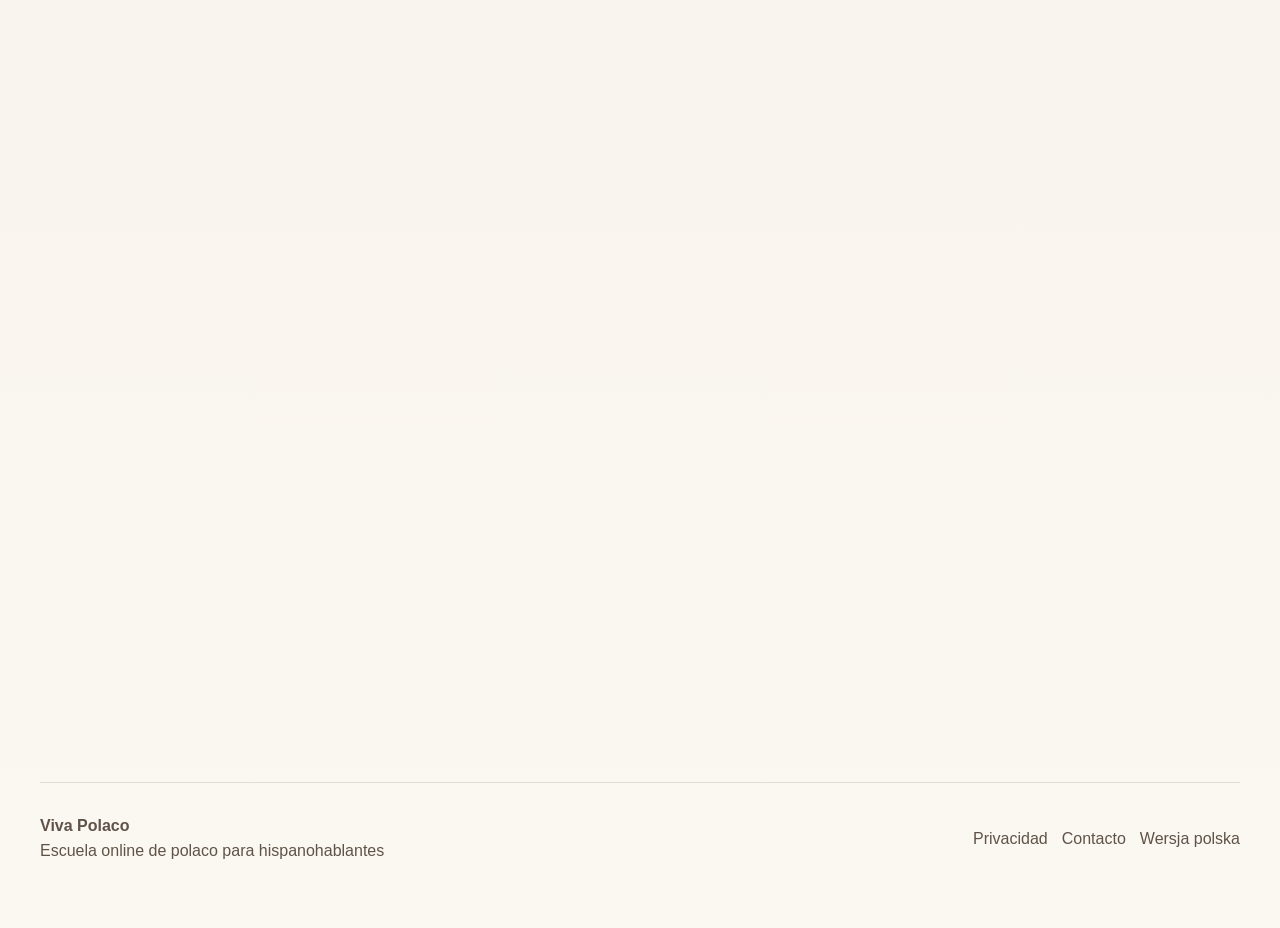
==== commit 8fb600f7: "first commit" ====
--- a/es/index.html
+++ b/es/index.html
@@ -6,7 +6,7 @@
     <title>Polaco para hispanohablantes online | Viva Polaco</title>
     <meta
       name="description"
-      content="Cursos online de polaco para hispanohablantes. Aprende polaco para vivir en Polonia, trabajar, estudiar y aprobar exámenes oficiales con un método claro y cercano."
+      content="Escuela online de polaco para hispanohablantes. Cursos para vivir en Polonia, trabajar, estudiar y preparar exámenes oficiales."
     />
     <meta name="robots" content="index, follow, max-image-preview:large" />
     <meta name="author" content="Viva Polaco" />
@@ -19,7 +19,7 @@
     <meta property="og:title" content="Polaco para hispanohablantes online | Viva Polaco" />
     <meta
       property="og:description"
-      content="Una escuela de polaco con clases claras y prácticas para personas hispanohablantes que quieren vivir en Polonia, trabajar, estudiar o preparar un examen."
+      content="Escuela de polaco online para personas hispanohablantes. Clases prácticas, una ruta clara y preparación real para vivir en Polonia, trabajar, estudiar o presentar un examen."
     />
     <meta property="og:url" content="https://teatrodeidiomas.pl/hispano-polaco/es/" />
     <meta property="og:site_name" content="Viva Polaco" />
@@ -36,7 +36,7 @@
     />
     <meta
       name="twitter:description"
-      content="Cursos de polaco online para trabajo, vida en Polonia, estudios y exámenes oficiales."
+      content="Cursos de polaco online para hispanohablantes: vida en Polonia, trabajo, estudios y exámenes."
     />
     <meta
       name="twitter:image"
@@ -98,10 +98,10 @@
         </nav>
         <div class="header-actions">
           <div class="lang-switch" aria-label="Selector de idioma">
-            <a class="active" href="./" aria-label="Versión en español"><span class="flag" aria-hidden="true">🇪🇸</span><span>ES</span></a>
-            <a href="../pl/" aria-label="Wersja polska"><span class="flag" aria-hidden="true">🇵🇱</span><span>PL</span></a>
-          </div>
-          <a class="btn btn-secondary" href="./contact.html">Consulta gratis</a>
+            <a class="active" href="./" aria-label="Versión en español"><span class="flag flag-es" aria-hidden="true"></span><span class="sr-only">ES</span></a>
+            <a href="../pl/" aria-label="Wersja polska"><span class="flag flag-pl" aria-hidden="true"></span><span class="sr-only">PL</span></a>
+          </div>
+          <a class="btn btn-secondary" href="./contact.html">Reserva una consulta</a>
         </div>
       </div>
     </header>
@@ -110,24 +110,36 @@
       <section class="hero">
         <div class="container hero-grid">
           <div class="hero-copy">
-            <span class="eyebrow">Polaco online con estilo</span>
-            <h1>Aprende polaco sin sentirte perdido desde la primera clase.</h1>
-            <p>
-              Creamos cursos online de polaco para personas hispanohablantes que quieren
-              vivir mejor en Polonia, avanzar en el trabajo o preparar un examen oficial.
+            <span class="eyebrow">Escuela online de polaco para hispanohablantes</span>
+            <div class="hero-ribbon">
+              <span>clases online</span>
+              <span>de A1 a C1</span>
+              <span>trabajo, estudios y vida en Polonia</span>
+            </div>
+            <h1>Enseñamos polaco para que te sirva de verdad cuando termina la clase.</h1>
+            <p>
+              Ayudamos a personas hispanohablantes a hablar con más seguridad en Polonia,
+              desenvolverse mejor en el trabajo y en los estudios, y preparar un examen
+              oficial sin caos, materiales aleatorios ni un tono académico distante.
             </p>
             <div class="hero-actions">
-              <a class="btn btn-primary" href="./contact.html">Quiero mi plan</a>
-              <a class="btn btn-secondary" href="./offer.html">Ver cursos</a>
-            </div>
+              <a class="btn btn-primary" href="./contact.html">Quiero elegir mi curso</a>
+              <a class="btn btn-secondary" href="./offer.html">Ver la oferta</a>
+            </div>
+            <ul class="hero-points">
+              <li>Explicaciones claras desde la perspectiva de un alumno hispanohablante</li>
+              <li>Clases individuales y grupos pequeños</li>
+              <li>Polaco útil para la vida diaria y situaciones reales</li>
+              <li>Un plan de aprendizaje adaptado a tu nivel y objetivo</li>
+            </ul>
             <div class="hero-stats">
               <div class="hero-stat">
                 <strong>A1-C1</strong>
-                <span>Niveles para empezar o perfeccionar tu polaco</span>
+                <span>Desde las primeras frases hasta una comunicación más fluida</span>
               </div>
               <div class="hero-stat">
-                <strong>1:1 o grupo</strong>
-                <span>Formato flexible según tu ritmo y objetivo</span>
+                <strong>1:1 y grupos</strong>
+                <span>Elegimos el formato según tu objetivo, no por costumbre</span>
               </div>
               <div class="hero-stat">
                 <strong>100% online</strong>
@@ -145,15 +157,103 @@
                 fetchpriority="high"
               />
             </div>
-            <div class="floating-note">
-              <strong>Método claro, no académico</strong>
-              <span>Explicamos el polaco desde la lógica de una persona hispanohablante.</span>
-            </div>
-            <div class="floating-badge">
-              <strong>Trabajo, estudios, vida en Polonia</strong>
-              <span>Te ayudamos a elegir el curso adecuado y a empezar por lo que más necesitas ahora.</span>
-            </div>
-          </div>
+            <div class="hero-panel-grid">
+              <article class="mini-panel">
+                <span class="mini-panel__label">Lo más elegido</span>
+                <strong>Polaco desde cero</strong>
+                <p>Para empezar a hablar y entender mensajes cotidianos con más rapidez.</p>
+              </article>
+              <article class="mini-panel">
+                <span class="mini-panel__label">Vida en Polonia</span>
+                <strong>Vivienda, médico, trámites, escuela</strong>
+                <p>Trabajamos con situaciones que realmente aparecen después de mudarte.</p>
+              </article>
+              <article class="mini-panel">
+                <span class="mini-panel__label">Trabajo y estudios</span>
+                <strong>Lengua útil para un entorno concreto</strong>
+                <p>Practicamos lo que sí importa en la empresa, en la universidad y en contextos formales.</p>
+              </article>
+              <article class="mini-panel">
+                <span class="mini-panel__label">Examen oficial</span>
+                <strong>Preparación ordenada paso a paso</strong>
+                <p>Combinamos práctica real con estrategia clara y corrección tranquila.</p>
+              </article>
+            </div>
+          </div>
+        </div>
+      </section>
+
+      <section class="section section-tight">
+        <div class="container">
+          <div class="section-head">
+            <div>
+              <span class="eyebrow">Para quién</span>
+              <h2>No hay un solo tipo de alumno. Hay situaciones, objetivos y puntos de partida distintos.</h2>
+            </div>
+            <p>
+              Por eso diseñamos el curso a partir de lo que hoy más necesitas:
+              instalarte en Polonia, trabajar, estudiar, vivir en familia o preparar un examen.
+            </p>
+          </div>
+          <div class="audience-grid">
+            <article class="audience-card">
+              <strong>Mudanza a Polonia</strong>
+              <p>Si quieres resolver con más seguridad la vida diaria, los trámites y las conversaciones básicas.</p>
+            </article>
+            <article class="audience-card">
+              <strong>Nuevo trabajo o crecimiento profesional</strong>
+              <p>Para comunicarte mejor con el equipo, con clientes y en contextos laborales reales.</p>
+            </article>
+            <article class="audience-card">
+              <strong>Estudios y examen</strong>
+              <p>Cuando necesitas estructura, constancia y preparación pensada para un objetivo concreto.</p>
+            </article>
+            <article class="audience-card">
+              <strong>Vida familiar y relaciones</strong>
+              <p>Para parejas, familias bilingües y personas que quieren sentirse más cómodas al hablar.</p>
+            </article>
+          </div>
+        </div>
+      </section>
+
+      <section class="section section-soft">
+        <div class="container insight-shell">
+          <div class="insight-copy">
+            <span class="eyebrow">Cómo trabajamos</span>
+            <h2>Primero entendemos para qué necesitas el polaco. Después elegimos el ritmo, los materiales y el formato.</h2>
+            <p>
+              No llevamos al alumno por temas sueltos. Cada ruta tiene una lógica clara
+              y busca un cambio real: más soltura al hablar, mejor comprensión y más
+              tranquilidad en situaciones cotidianas.
+            </p>
+            <div class="process-grid">
+              <article class="process-step">
+                <span>Paso 1</span>
+                <strong>Conocer tu situación</strong>
+                <p>Hablamos de tu nivel, tus planes, las dificultades actuales y dónde el polaco te hace más falta.</p>
+              </article>
+              <article class="process-step">
+                <span>Paso 2</span>
+                <strong>Elegir el curso adecuado</strong>
+                <p>Definimos si te conviene más un formato individual o grupal y qué dirección debe tener el trabajo.</p>
+              </article>
+              <article class="process-step">
+                <span>Paso 3</span>
+                <strong>Aprender con constancia</strong>
+                <p>Practicamos comunicación, ordenamos la gramática y construimos un idioma que puedas usar fuera de clase.</p>
+              </article>
+            </div>
+          </div>
+          <aside class="insight-aside">
+            <span class="eyebrow">En el curso</span>
+            <h3>Qué recibes en la práctica</h3>
+            <ul>
+              <li>materiales claros después de la clase y tareas con sentido entre sesiones</li>
+              <li>explicación de estructuras difíciles sin exceso de teoría lingüística</li>
+              <li>vocabulario útil para trabajo, universidad y vida cotidiana</li>
+              <li>feedback que organiza el aprendizaje en lugar de agobiarte</li>
+            </ul>
+          </aside>
         </div>
       </section>
 
@@ -161,74 +261,18 @@
         <div class="container">
           <div class="section-head">
             <div>
-              <span class="eyebrow">Por qué funciona</span>
-              <h2>Una escuela pensada para quien necesita resultados y no caos.</h2>
-            </div>
-            <p>
-              Enseñamos para que entiendas antes, hables con más seguridad
-              y puedas usar el polaco en situaciones reales desde el principio.
-            </p>
-          </div>
-          <div class="cards">
-            <article class="card">
-              <div class="card-icon">01</div>
-              <h3>Explicamos desde tu idioma</h3>
-              <p>Las dificultades típicas de una persona hispanohablante se trabajan desde el primer día.</p>
-            </article>
-            <article class="card">
-              <div class="card-icon">02</div>
-              <h3>Hablas en contextos reales</h3>
-              <p>Trabajo, trámites, alquiler, médico, universidad y vida diaria en Polonia.</p>
-            </article>
-            <article class="card">
-              <div class="card-icon">03</div>
-              <h3>Una ruta de aprendizaje clara</h3>
-              <p>Cada curso tiene objetivo, estructura y materiales pensados para avanzar con sentido.</p>
-            </article>
-          </div>
-        </div>
-      </section>
-
-      <section class="section">
-        <div class="container split-grid">
-          <article class="story-card">
-            <span class="eyebrow">Para quién</span>
-            <h3>Quién aprende con nosotros</h3>
-            <ul class="story-list">
-              <li>Personas recién llegadas a Polonia</li>
-              <li>Profesionales que quieren hablar con seguridad</li>
-              <li>Estudiantes que necesitan polaco académico</li>
-              <li>Parejas multiculturales y familias bilingües</li>
-            </ul>
-          </article>
-          <div class="feature-stack">
-            <article class="feature-panel">
-              <span class="feature-kicker">Vivir en Polonia</span>
-              <h3>Habla para la calle, el trabajo y los trámites</h3>
-              <p>No enseñamos solo teoría: priorizamos frases, estructuras y situaciones concretas.</p>
-            </article>
-            <article class="feature-panel">
-              <span class="feature-kicker">Examen y estudios</span>
-              <h3>Preparación con estructura</h3>
-              <p>Te ayudamos a organizar contenido, practicar expresión y ganar confianza antes del examen.</p>
-            </article>
-          </div>
-        </div>
-      </section>
-
-      <section class="section">
-        <div class="container">
-          <div class="section-head">
-            <div>
-              <span class="eyebrow">Formatos</span>
-              <h2>Cursos que se adaptan a tu vida, no al revés.</h2>
-            </div>
-            <p>Elige clases individuales, grupos pequeños o una ruta intensiva si necesitas avanzar rápido.</p>
+              <span class="eyebrow">Oferta</span>
+              <h2>Elige un formato que encaje con tu vida, no uno que te obligue a adaptarte a la fuerza.</h2>
+            </div>
+            <p>
+              Trabajamos tanto con personas que necesitan un plan muy personalizado
+              como con quienes prefieren el ritmo y la energía de un grupo pequeño.
+            </p>
           </div>
           <div class="pricing-grid">
             <article class="pricing-card">
-              <h3>Individual</h3>
-              <p>Ideal si quieres foco total en speaking, gramática y tus objetivos personales.</p>
+              <h3>Curso individual</h3>
+              <p>Ideal si quieres avanzar rápido en speaking y tener un programa completamente adaptado a ti.</p>
               <div class="price">1:1 <small>online</small></div>
               <ul class="check-list">
                 <li>Horario flexible</li>
@@ -238,22 +282,22 @@
             </article>
             <article class="pricing-card featured">
               <h3>Grupos pequeños</h3>
-              <p>Un formato social y dinámico para hablar más y practicar de forma constante.</p>
+              <p>Una opción muy buena si te ayuda tener rutina, energía compartida y más conversación guiada.</p>
               <div class="price">4-6 <small>personas</small></div>
               <ul class="check-list">
-                <li>Ambiente motivador</li>
-                <li>Conversación guiada</li>
-                <li>Ritmo regular</li>
+                <li>Conversación moderada por el profesor</li>
+                <li>Ritmo estable</li>
+                <li>Motivación natural para hablar más</li>
               </ul>
             </article>
             <article class="pricing-card">
               <h3>Preparación a examen</h3>
-              <p>Sesiones enfocadas en estructura del examen, producción y control del tiempo.</p>
+              <p>Para alumnos que necesitan estructura, buena planificación y seguridad antes del examen oficial.</p>
               <div class="price">A1-C1 <small>módulos</small></div>
               <ul class="check-list">
-                <li>Práctica dirigida</li>
-                <li>Modelo de examen</li>
-                <li>Estrategia y corrección</li>
+                <li>Práctica por tareas</li>
+                <li>Corrección de producción</li>
+                <li>Estrategia de examen</li>
               </ul>
             </article>
           </div>
@@ -262,15 +306,15 @@
 
       <section class="section">
         <div class="container banner">
-          <span class="eyebrow">Aprender sin caos</span>
-          <h2>Aprender polaco puede sentirse claro, útil y humano.</h2>
+          <span class="eyebrow">Primer paso</span>
+          <h2>Si aún no sabes qué curso elegir, precisamente para eso sirve la consulta inicial.</h2>
           <p>
-            Queremos que cada clase te ayude a hablar con más seguridad,
-            entender mejor la lógica del idioma y avanzar con un plan concreto.
+            Nos cuentas qué necesitas y te proponemos una ruta sensata:
+            nivel, frecuencia, ritmo y el formato que mejor te puede funcionar.
           </p>
           <div class="cta-actions">
             <a class="btn btn-primary" href="./contact.html">Reservar consulta</a>
-            <a class="btn btn-secondary" href="./about.html">Conocer la escuela</a>
+            <a class="btn btn-secondary" href="./offer.html">Comparar cursos</a>
           </div>
         </div>
       </section>
@@ -280,24 +324,28 @@
           <div class="section-head">
             <div>
               <span class="eyebrow">Testimonios</span>
-              <h2>Lo que valoran nuestros alumnos</h2>
-            </div>
+              <h2>Lo que más valoran nuestros alumnos es que el aprendizaje por fin tiene orden y sentido.</h2>
+            </div>
+            <p>
+              Muchas personas nos dicen algo parecido después de unas semanas:
+              el polaco deja de parecer una pared imposible y empieza a organizarse.
+            </p>
           </div>
           <div class="testimonials">
             <article class="quote">
-              <p>"Por fin alguien me explicó los casos gramaticales sin hacerme sentir tonta."</p>
-              <strong>Lucía</strong>
-              <span>Barcelona, curso individual</span>
+              <p>"Por primera vez alguien me explicó la gramática polaca de una forma que no me hizo sentir perdida."</p>
+              <strong>Ana</strong>
+              <span>curso individual</span>
             </article>
             <article class="quote">
-              <p>"La mezcla entre speaking real y estructura me ayudó mucho para empezar a trabajar en polaco."</p>
-              <strong>Andrés</strong>
-              <span>Valencia, polaco para trabajo</span>
+              <p>"Lo que más me ayudó fue trabajar con situaciones del trabajo y de la vida real, no con diálogos al azar."</p>
+              <strong>Carlos</strong>
+              <span>polaco para trabajo</span>
             </article>
             <article class="quote">
-              <p>"Se nota que hay método: cada clase tenía sentido y me ayudaba a hablar con más soltura."</p>
-              <strong>Marina</strong>
-              <span>Madrid, curso intensivo</span>
+              <p>"Sabía qué estaba aprendiendo y para qué me servía. Eso me dio mucha más seguridad al hablar."</p>
+              <strong>Laura</strong>
+              <span>preparación a examen</span>
             </article>
           </div>
         </div>
@@ -306,14 +354,14 @@
       <section class="section">
         <div class="container cta-panel">
           <span class="eyebrow">Empezamos</span>
-          <h2>Cuéntanos tu objetivo y te proponemos la mejor ruta.</h2>
+          <h2>Cuéntanos tu situación y te ayudamos a elegir el mejor punto de partida.</h2>
           <p>
-            Si vienes a Polonia, si ya vives aquí o si necesitas polaco para crecer profesionalmente,
-            te ayudamos a elegir el formato correcto.
+            Tanto si acabas de llegar a Polonia como si ya vives aquí desde hace tiempo,
+            podemos proponerte un curso que de verdad te resulte útil.
           </p>
           <div class="cta-actions">
-            <a class="btn btn-primary" href="./contact.html">Escribir ahora</a>
-            <a class="btn btn-secondary" href="./faq.html">Ver preguntas frecuentes</a>
+            <a class="btn btn-primary" href="./contact.html">Escríbenos</a>
+            <a class="btn btn-secondary" href="./faq.html">Ver FAQ</a>
           </div>
         </div>
       </section>
--- a/assets/css/style.css
+++ b/assets/css/style.css
@@ -71,6 +71,50 @@
   margin: 0 auto;
 }
 
+.sr-only {
+  position: absolute;
+  width: 1px;
+  height: 1px;
+  padding: 0;
+  margin: -1px;
+  overflow: hidden;
+  clip: rect(0, 0, 0, 0);
+  white-space: nowrap;
+  border: 0;
+}
+
+.site-topbar {
+  background: #1d2423;
+  color: rgba(255, 247, 239, 0.82);
+  border-bottom: 1px solid rgba(255, 255, 255, 0.06);
+}
+
+.site-topbar__inner {
+  display: flex;
+  align-items: center;
+  justify-content: space-between;
+  gap: 16px;
+  min-height: 42px;
+  font-size: 0.76rem;
+  letter-spacing: 0.08em;
+  text-transform: uppercase;
+}
+
+.site-topbar__left,
+.site-topbar__right {
+  display: flex;
+  align-items: center;
+  gap: 18px;
+}
+
+.site-topbar__right a {
+  color: rgba(255, 247, 239, 0.9);
+}
+
+.site-topbar__right a:hover {
+  color: #ffffff;
+}
+
 .eyebrow {
   display: inline-flex;
   align-items: center;
@@ -258,8 +302,32 @@
 }
 
 .lang-switch .flag {
-  font-size: 1.18rem;
-  line-height: 1;
+  display: block;
+  width: 22px;
+  height: 22px;
+  border-radius: 50%;
+  border: 1px solid rgba(20, 16, 14, 0.14);
+  box-shadow: inset 0 0 0 1px rgba(255, 255, 255, 0.38);
+  overflow: hidden;
+  font-size: 0;
+  line-height: 0;
+  color: transparent;
+}
+
+.lang-switch .flag-es {
+  background: linear-gradient(180deg, #aa201a 0 30%, #e4be4c 30% 70%, #aa201a 70% 100%);
+}
+
+.lang-switch .flag-pl {
+  background: linear-gradient(180deg, #f7f5f1 0 50%, #d14552 50% 100%);
+}
+
+.lang-switch a:first-child .flag:not(.flag-es):not(.flag-pl) {
+  background: linear-gradient(180deg, #aa201a 0 30%, #e4be4c 30% 70%, #aa201a 70% 100%);
+}
+
+.lang-switch a:last-child .flag:not(.flag-es):not(.flag-pl) {
+  background: linear-gradient(180deg, #f7f5f1 0 50%, #d14552 50% 100%);
 }
 
 .lang-switch a.active {
@@ -268,7 +336,7 @@
   box-shadow: 0 14px 30px rgba(62, 41, 25, 0.14);
 }
 
-.lang-switch a span:not(.flag) {
+.lang-switch a > span:not(.flag):not(.sr-only) {
   display: none;
 }
 
@@ -494,8 +562,119 @@
   border-radius: 20px;
 }
 
+.hero-ribbon {
+  display: flex;
+  flex-wrap: wrap;
+  gap: 10px;
+  margin: 18px 0 0;
+}
+
+.hero-ribbon span {
+  display: inline-flex;
+  align-items: center;
+  min-height: 36px;
+  padding: 0 14px;
+  border-radius: 999px;
+  background: rgba(255, 252, 246, 0.82);
+  border: 1px solid rgba(73, 54, 37, 0.12);
+  color: var(--muted);
+  font-size: 0.83rem;
+  font-weight: 700;
+  letter-spacing: 0.04em;
+}
+
+.hero-points {
+  display: grid;
+  grid-template-columns: repeat(2, minmax(0, 1fr));
+  gap: 12px 18px;
+  margin: 28px 0 0;
+  padding: 24px 0 0;
+  list-style: none;
+  border-top: 1px solid rgba(73, 54, 37, 0.12);
+}
+
+.hero-points li {
+  position: relative;
+  padding-left: 24px;
+  color: var(--muted);
+  font-size: 0.96rem;
+}
+
+.hero-points li::before {
+  content: "";
+  position: absolute;
+  left: 0;
+  top: 0.55rem;
+  width: 10px;
+  height: 10px;
+  border-radius: 50%;
+  background: linear-gradient(135deg, var(--primary), var(--accent));
+  box-shadow: 0 0 0 5px rgba(167, 57, 45, 0.08);
+}
+
+.hero-panel-grid {
+  display: grid;
+  grid-template-columns: repeat(2, minmax(0, 1fr));
+  gap: 14px;
+  margin-top: 18px;
+}
+
+.mini-panel {
+  min-height: 100%;
+  padding: 18px;
+  border-radius: 22px;
+  background: rgba(255, 251, 245, 0.9);
+  border: 1px solid rgba(73, 54, 37, 0.12);
+  box-shadow: var(--shadow-soft);
+}
+
+.mini-panel__label {
+  display: inline-block;
+  margin-bottom: 10px;
+  color: var(--primary-dark);
+  font-size: 0.74rem;
+  font-weight: 700;
+  letter-spacing: 0.12em;
+  text-transform: uppercase;
+}
+
+.mini-panel strong {
+  display: block;
+  margin-bottom: 6px;
+  font-size: 1.02rem;
+  line-height: 1.25;
+}
+
+.mini-panel p {
+  margin: 0;
+  color: var(--muted);
+  font-size: 0.9rem;
+}
+
 .section {
   padding: 104px 0;
+}
+
+.section-tight {
+  padding-top: 34px;
+}
+
+.section-soft {
+  position: relative;
+}
+
+.section-soft::before {
+  content: "";
+  position: absolute;
+  inset: 24px 0;
+  background: rgba(255, 250, 243, 0.58);
+  border-top: 1px solid rgba(73, 54, 37, 0.08);
+  border-bottom: 1px solid rgba(73, 54, 37, 0.08);
+  pointer-events: none;
+}
+
+.section-soft > .container {
+  position: relative;
 }
 
 .section-head {
@@ -528,6 +707,39 @@
   display: grid;
   grid-template-columns: repeat(3, minmax(0, 1fr));
   gap: 24px;
+}
+
+.audience-grid {
+  display: grid;
+  grid-template-columns: repeat(4, minmax(0, 1fr));
+  gap: 20px;
+}
+
+.audience-card {
+  min-height: 100%;
+  padding: 26px;
+  border-radius: 28px;
+  background: rgba(255, 253, 248, 0.84);
+  border: 1px solid rgba(73, 54, 37, 0.1);
+  box-shadow: 0 16px 30px rgba(62, 41, 25, 0.08);
+  transition: transform 0.35s var(--ease-out), box-shadow 0.35s var(--ease-out), border-color 0.35s var(--ease-out);
+}
+
+.audience-card:hover {
+  transform: translateY(-6px);
+  border-color: rgba(167, 57, 45, 0.16);
+  box-shadow: var(--shadow-soft);
+}
+
+.audience-card strong {
+  display: block;
+  margin-bottom: 10px;
+  font-size: 1.06rem;
+}
+
+.audience-card p {
+  margin: 0;
+  color: var(--muted);
 }
 
 .card,
@@ -596,6 +808,94 @@
   display: grid;
   grid-template-columns: 0.88fr 1.12fr;
   gap: 28px;
+}
+
+.insight-shell {
+  display: grid;
+  grid-template-columns: minmax(0, 1.08fr) minmax(300px, 0.92fr);
+  gap: 28px;
+  align-items: start;
+}
+
+.insight-copy h2,
+.insight-aside h3 {
+  margin: 12px 0 0;
+  font-family: "Palatino Linotype", "Book Antiqua", Georgia, serif;
+  line-height: 1.04;
+  letter-spacing: -0.03em;
+}
+
+.insight-copy h2 {
+  font-size: clamp(2rem, 4vw, 3.2rem);
+}
+
+.insight-copy p {
+  max-width: 700px;
+  color: var(--muted);
+  font-size: 1.02rem;
+}
+
+.process-grid {
+  display: grid;
+  grid-template-columns: repeat(3, minmax(0, 1fr));
+  gap: 18px;
+  margin-top: 30px;
+}
+
+.process-step {
+  min-height: 100%;
+  padding: 24px;
+  border-radius: 24px;
+  background: rgba(255, 253, 248, 0.92);
+  border: 1px solid rgba(73, 54, 37, 0.1);
+  box-shadow: 0 16px 28px rgba(62, 41, 25, 0.08);
+}
+
+.process-step span {
+  display: inline-block;
+  margin-bottom: 10px;
+  color: var(--primary-dark);
+  font-size: 0.76rem;
+  font-weight: 700;
+  letter-spacing: 0.12em;
+  text-transform: uppercase;
+}
+
+.process-step strong {
+  display: block;
+  margin-bottom: 8px;
+  font-size: 1rem;
+}
+
+.process-step p {
+  margin: 0;
+  color: var(--muted);
+}
+
+.insight-aside {
+  padding: 30px;
+  border-radius: 30px;
+  background:
+    radial-gradient(circle at top right, rgba(211, 169, 91, 0.16), transparent 34%),
+    linear-gradient(180deg, rgba(255, 252, 247, 0.98), rgba(243, 233, 220, 0.94));
+  border: 1px solid rgba(73, 54, 37, 0.12);
+  box-shadow: var(--shadow);
+}
+
+.insight-aside ul {
+  margin: 22px 0 0;
+  padding: 0;
+  list-style: none;
+  display: grid;
+  gap: 12px;
+}
+
+.insight-aside li {
+  padding: 14px 16px;
+  border-radius: 18px;
+  background: rgba(255, 255, 255, 0.62);
+  border: 1px solid rgba(73, 54, 37, 0.08);
+  color: var(--muted);
 }
 
 .story-card {
@@ -1074,9 +1374,16 @@
   .split-grid,
   .contact-grid,
   .hub-grid,
+  .insight-shell,
   .pricing-grid,
   .testimonials {
     grid-template-columns: 1fr;
+  }
+
+  .audience-grid,
+  .process-grid,
+  .hero-panel-grid {
+    grid-template-columns: repeat(2, minmax(0, 1fr));
   }
 
   .section-head {
@@ -1100,6 +1407,15 @@
 }
 
 @media (max-width: 780px) {
+  .site-topbar__inner,
+  .site-topbar__right {
+    flex-wrap: wrap;
+  }
+
+  .site-topbar__inner {
+    padding: 8px 0;
+  }
+
   .nav-toggle-btn {
     display: inline-grid;
     place-items: center;
@@ -1171,7 +1487,11 @@
 
   .hero-stats,
   .form-row,
-  .cards {
+  .cards,
+  .hero-points,
+  .hero-panel-grid,
+  .audience-grid,
+  .process-grid {
     grid-template-columns: 1fr;
   }
 
@@ -1208,6 +1528,10 @@
     max-width: none;
   }
 
+  .section-soft::before {
+    inset: 12px 0;
+  }
+
   .footer-inner {
     align-items: flex-start;
   }
@@ -1216,18 +1540,27 @@
 @media (max-width: 560px) {
   .container {
     width: min(calc(100% - 28px), var(--container));
+  }
+
+  .site-topbar {
+    display: none;
   }
 
   .hub-card,
   .cta-panel,
   .contact-card,
   .contact-form,
+  .insight-aside,
   .story-card,
   .card,
   .pricing-card {
     padding: 24px;
   }
 
+  .mini-panel {
+    padding: 16px;
+  }
+
   .brand-copy span {
     display: none;
   }
